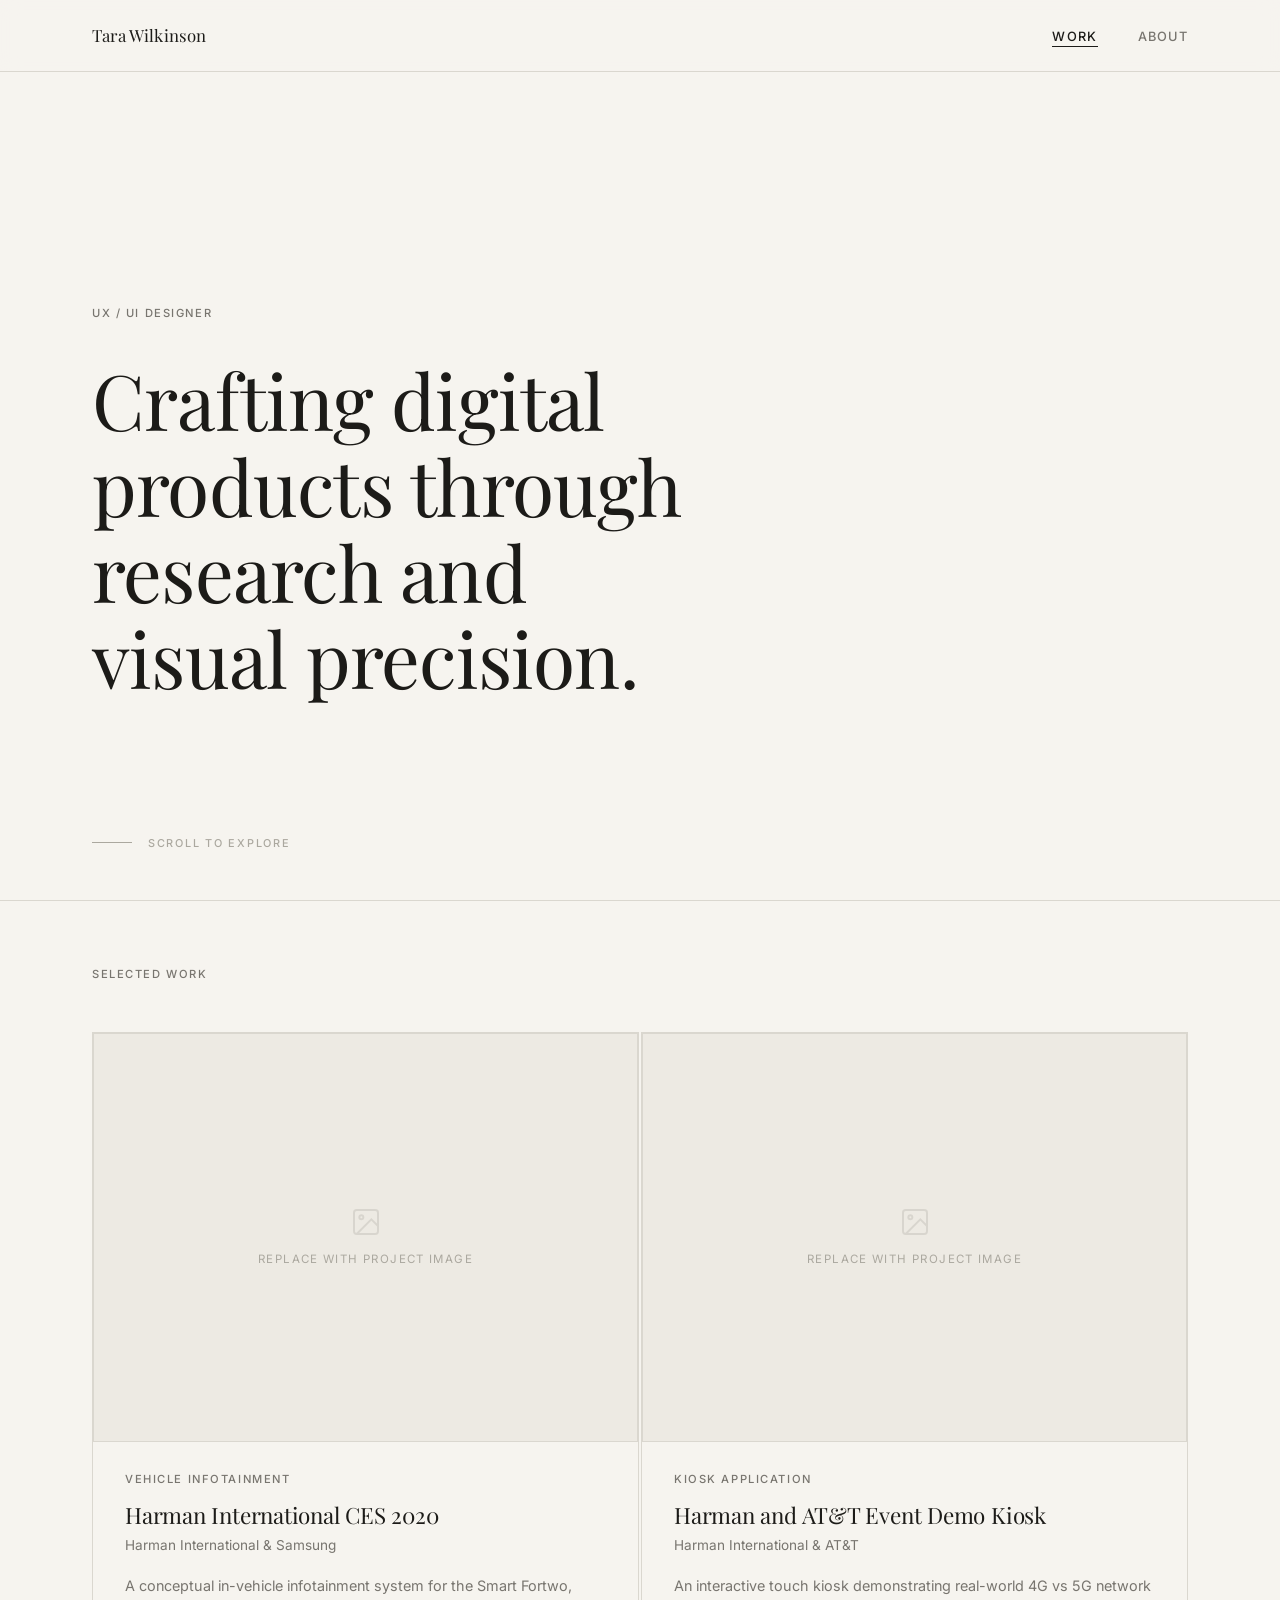
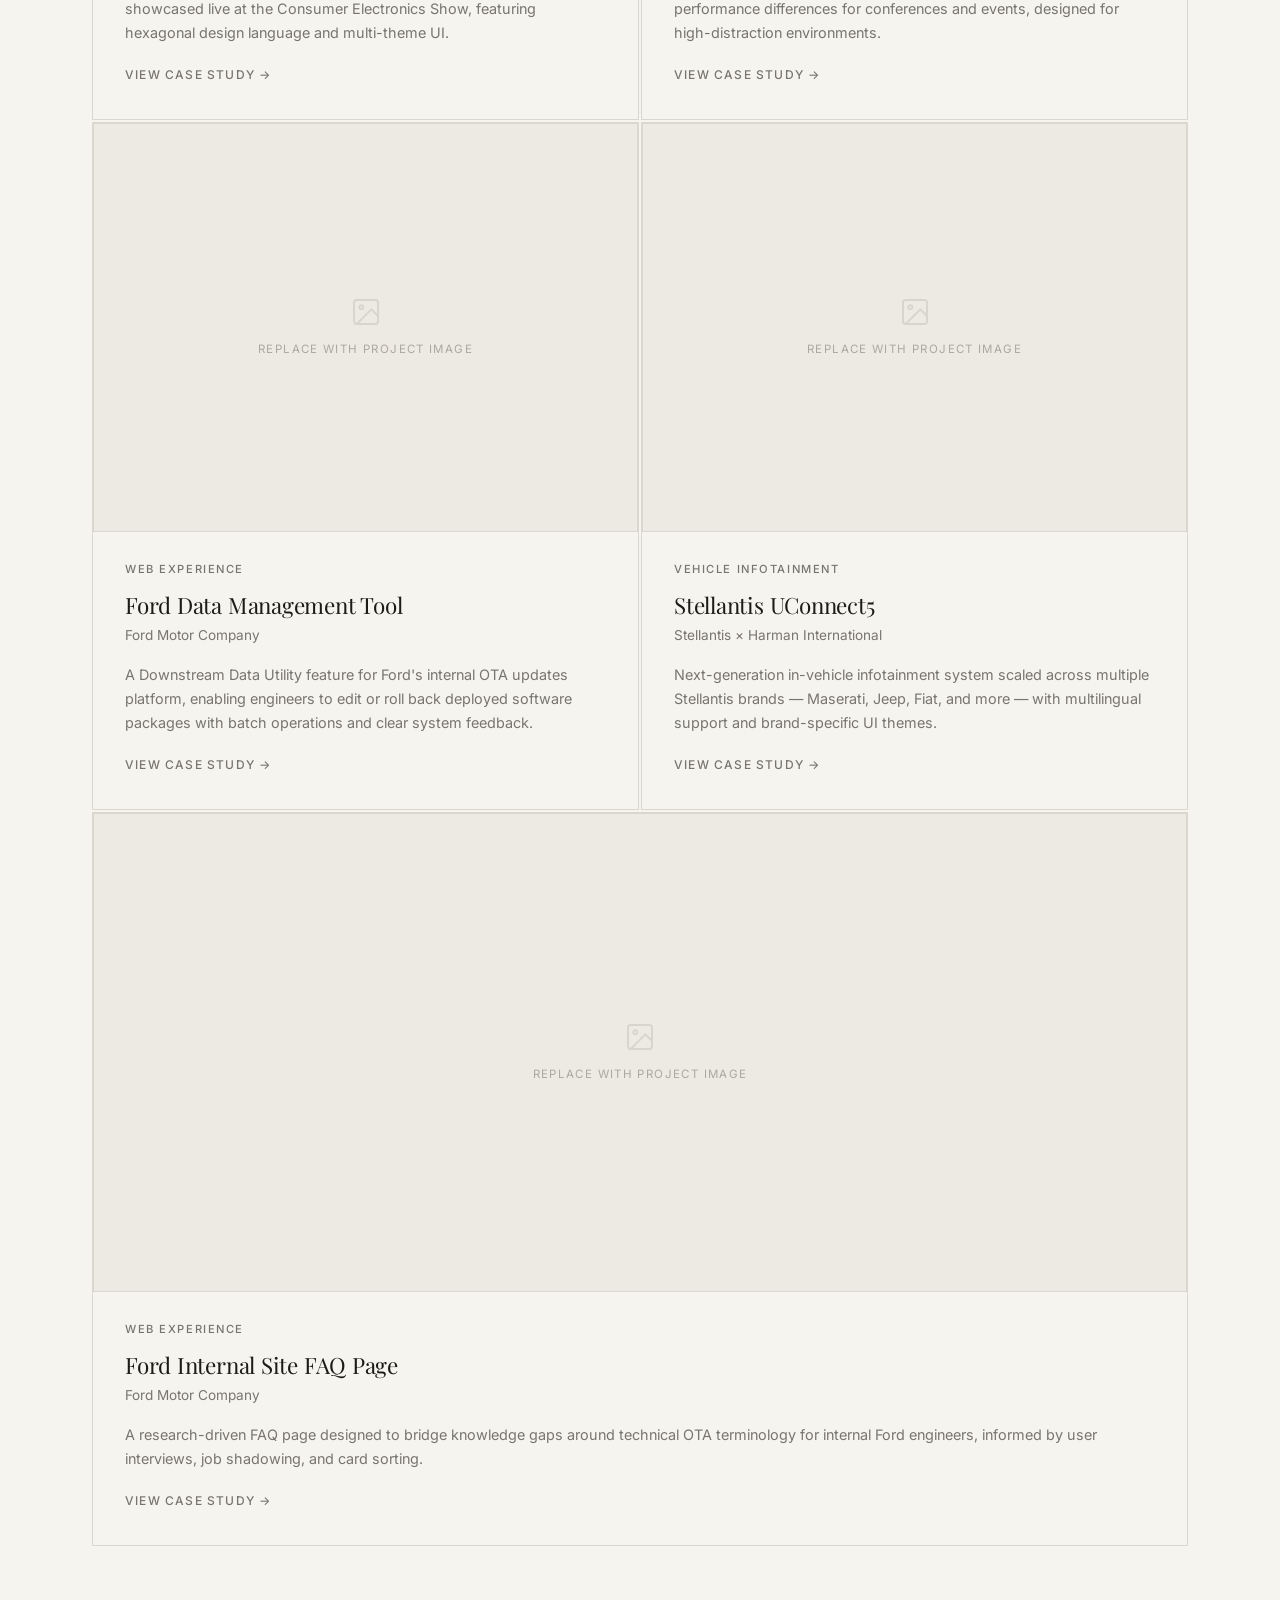
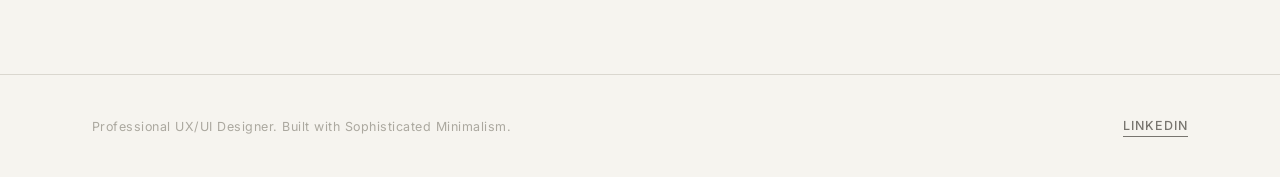
==== index.html @ fb92b143 "initial commit" ====
<!DOCTYPE html>
<html lang="en">
<head>
  <meta charset="UTF-8" />
  <meta name="viewport" content="width=device-width, initial-scale=1.0" />
  <title>Tara Wilkinson — Portfolio</title>
  <link rel="stylesheet" href="styles.css" />
  <link rel="preconnect" href="https://fonts.googleapis.com" />
  <link rel="preconnect" href="https://fonts.gstatic.com" crossorigin />
  <link href="https://fonts.googleapis.com/css2?family=Playfair+Display:ital,wght@0,400;0,600;1,400&family=Inter:wght@300;400;500;600&display=swap" rel="stylesheet" />
</head>
<body>

  <!-- ===== NAVIGATION ===== -->
  <nav class="nav">
    <div class="nav__inner">
      <a href="index.html" class="nav__logo">Tara Wilkinson</a>
      <ul class="nav__links">
        <li><a href="index.html" class="nav__link active">Work</a></li>
        <li><a href="about.html" class="nav__link">About</a></li>
      </ul>
    </div>
  </nav>

  <!-- ===== PAGE WRAPPER ===== -->
  <div class="page-wrapper">

    <!-- ===== HERO ===== -->
    <section class="hero">
      <p class="label hero__eyebrow">UX / UI Designer</p>
      <h1 class="hero__headline">
        Crafting digital products through research and visual precision.
      </h1>
      <div class="hero__scroll">
        <span class="hero__scroll-line"></span>
        Scroll to explore
      </div>
    </section>

    <!-- ===== PROJECTS ===== -->
    <section class="projects-section" id="work">
      <div class="projects-section__header">
        <p class="label">Selected Work</p>
      </div>

      <div class="projects-grid">

        <!-- Card 1: CES 2020 -->
        <a href="ces-2020.html" class="project-card">
          <div class="project-card__img-wrap">
            <div class="img-placeholder">
              <svg width="32" height="32" viewBox="0 0 24 24" fill="none" stroke="currentColor" stroke-width="1.5"><rect x="3" y="3" width="18" height="18" rx="2"/><circle cx="8.5" cy="8.5" r="1.5"/><polyline points="21 15 16 10 5 21"/></svg>
              Replace with project image
            </div>
          </div>
          <div class="project-card__body">
            <span class="label project-card__category">Vehicle Infotainment</span>
            <h2 class="project-card__title">Harman International CES 2020</h2>
            <p class="project-card__company">Harman International &amp; Samsung</p>
            <p class="project-card__desc">A conceptual in-vehicle infotainment system for the Smart Fortwo, showcased live at the Consumer Electronics Show, featuring hexagonal design language and multi-theme UI.</p>
            <span class="project-card__arrow">View Case Study →</span>
          </div>
        </a>

        <!-- Card 2: Kiosk -->
        <a href="kiosk.html" class="project-card">
          <div class="project-card__img-wrap">
            <div class="img-placeholder">
              <svg width="32" height="32" viewBox="0 0 24 24" fill="none" stroke="currentColor" stroke-width="1.5"><rect x="3" y="3" width="18" height="18" rx="2"/><circle cx="8.5" cy="8.5" r="1.5"/><polyline points="21 15 16 10 5 21"/></svg>
              Replace with project image
            </div>
          </div>
          <div class="project-card__body">
            <span class="label project-card__category">Kiosk Application</span>
            <h2 class="project-card__title">Harman and AT&amp;T Event Demo Kiosk</h2>
            <p class="project-card__company">Harman International &amp; AT&amp;T</p>
            <p class="project-card__desc">An interactive touch kiosk demonstrating real-world 4G vs 5G network performance differences for conferences and events, designed for high-distraction environments.</p>
            <span class="project-card__arrow">View Case Study →</span>
          </div>
        </a>

        <!-- Card 3: Ford DMT -->
        <a href="ford-dmt.html" class="project-card">
          <div class="project-card__img-wrap">
            <div class="img-placeholder">
              <svg width="32" height="32" viewBox="0 0 24 24" fill="none" stroke="currentColor" stroke-width="1.5"><rect x="3" y="3" width="18" height="18" rx="2"/><circle cx="8.5" cy="8.5" r="1.5"/><polyline points="21 15 16 10 5 21"/></svg>
              Replace with project image
            </div>
          </div>
          <div class="project-card__body">
            <span class="label project-card__category">Web Experience</span>
            <h2 class="project-card__title">Ford Data Management Tool</h2>
            <p class="project-card__company">Ford Motor Company</p>
            <p class="project-card__desc">A Downstream Data Utility feature for Ford's internal OTA updates platform, enabling engineers to edit or roll back deployed software packages with batch operations and clear system feedback.</p>
            <span class="project-card__arrow">View Case Study →</span>
          </div>
        </a>

        <!-- Card 4: UConnect 5 -->
        <a href="uconnect5.html" class="project-card">
          <div class="project-card__img-wrap">
            <div class="img-placeholder">
              <svg width="32" height="32" viewBox="0 0 24 24" fill="none" stroke="currentColor" stroke-width="1.5"><rect x="3" y="3" width="18" height="18" rx="2"/><circle cx="8.5" cy="8.5" r="1.5"/><polyline points="21 15 16 10 5 21"/></svg>
              Replace with project image
            </div>
          </div>
          <div class="project-card__body">
            <span class="label project-card__category">Vehicle Infotainment</span>
            <h2 class="project-card__title">Stellantis UConnect5</h2>
            <p class="project-card__company">Stellantis × Harman International</p>
            <p class="project-card__desc">Next-generation in-vehicle infotainment system scaled across multiple Stellantis brands — Maserati, Jeep, Fiat, and more — with multilingual support and brand-specific UI themes.</p>
            <span class="project-card__arrow">View Case Study →</span>
          </div>
        </a>

        <!-- Card 5: FAQ Page (wide) -->
        <a href="faq-page.html" class="project-card project-card--wide">
          <div class="project-card__img-wrap">
            <div class="img-placeholder">
              <svg width="32" height="32" viewBox="0 0 24 24" fill="none" stroke="currentColor" stroke-width="1.5"><rect x="3" y="3" width="18" height="18" rx="2"/><circle cx="8.5" cy="8.5" r="1.5"/><polyline points="21 15 16 10 5 21"/></svg>
              Replace with project image
            </div>
          </div>
          <div class="project-card__body">
            <span class="label project-card__category">Web Experience</span>
            <h2 class="project-card__title">Ford Internal Site FAQ Page</h2>
            <p class="project-card__company">Ford Motor Company</p>
            <p class="project-card__desc">A research-driven FAQ page designed to bridge knowledge gaps around technical OTA terminology for internal Ford engineers, informed by user interviews, job shadowing, and card sorting.</p>
            <span class="project-card__arrow">View Case Study →</span>
          </div>
        </a>

      </div>
    </section>

    <!-- ===== FOOTER ===== -->
    <footer class="footer">
      <div class="container footer__inner">
        <p class="footer__text">Professional UX/UI Designer. Built with Sophisticated Minimalism.</p>
        <a href="https://www.linkedin.com" target="_blank" rel="noopener noreferrer" class="footer__linkedin">LinkedIn</a>
      </div>
    </footer>

  </div>
</body>
</html>
---- styles.css ----
/* ============================================
   TARA WILKINSON PORTFOLIO — SHARED STYLES
   ============================================ */

/* --- Google Fonts Import --- */
@import url('https://fonts.googleapis.com/css2?family=Playfair+Display:ital,wght@0,400;0,600;1,400&family=Inter:wght@300;400;500;600&display=swap');

/* --- Custom Properties --- */
:root {
  --color-bg:               #F6F4EF;
  --color-surface:          #EDEAE3;
  --color-surface-hover:    #E4E1D9;
  --color-text:             #1C1B18;
  --color-text-secondary:   #78756F;
  --color-text-muted:       #ABA89F;
  --color-border:           #DAD7CF;
  --color-white:            #FDFCF9;

  --font-heading: 'Playfair Display', Georgia, serif;
  --font-body:    'Inter', -apple-system, BlinkMacSystemFont, sans-serif;

  --max-width: 1160px;
  --nav-height: 72px;

  --ease: cubic-bezier(0.4, 0, 0.2, 1);
  --transition: 0.3s var(--ease);
}

/* --- Reset --- */
*, *::before, *::after {
  box-sizing: border-box;
  margin: 0;
  padding: 0;
}

html {
  scroll-behavior: smooth;
  font-size: 16px;
}

body {
  background-color: var(--color-bg);
  color: var(--color-text);
  font-family: var(--font-body);
  font-weight: 400;
  line-height: 1.7;
  -webkit-font-smoothing: antialiased;
}

img {
  display: block;
  max-width: 100%;
  height: auto;
}

a {
  color: inherit;
  text-decoration: none;
}

ul {
  list-style: none;
}

/* ============================================
   TYPOGRAPHY
   ============================================ */

h1, h2, h3, h4 {
  font-family: var(--font-heading);
  font-weight: 400;
  line-height: 1.2;
  letter-spacing: -0.01em;
}

.label {
  font-family: var(--font-body);
  font-size: 0.7rem;
  font-weight: 500;
  letter-spacing: 0.14em;
  text-transform: uppercase;
  color: var(--color-text-secondary);
}

/* ============================================
   LAYOUT UTILITIES
   ============================================ */

.container {
  width: 100%;
  max-width: var(--max-width);
  margin: 0 auto;
  padding: 0 2rem;
}

.divider {
  width: 100%;
  height: 1px;
  background: var(--color-border);
  border: none;
}

/* ============================================
   NAVIGATION
   ============================================ */

.nav {
  position: fixed;
  top: 0;
  left: 0;
  right: 0;
  z-index: 100;
  height: var(--nav-height);
  background: rgba(246, 244, 239, 0.92);
  backdrop-filter: blur(10px);
  -webkit-backdrop-filter: blur(10px);
  border-bottom: 1px solid var(--color-border);
}

.nav__inner {
  display: flex;
  align-items: center;
  justify-content: space-between;
  height: 100%;
  max-width: var(--max-width);
  margin: 0 auto;
  padding: 0 2rem;
}

.nav__logo {
  font-family: var(--font-heading);
  font-size: 1.05rem;
  font-weight: 400;
  color: var(--color-text);
  letter-spacing: 0.01em;
  transition: opacity var(--transition);
}

.nav__logo:hover {
  opacity: 0.6;
}

.nav__links {
  display: flex;
  align-items: center;
  gap: 2.5rem;
}

.nav__link {
  font-size: 0.8rem;
  font-weight: 500;
  letter-spacing: 0.1em;
  text-transform: uppercase;
  color: var(--color-text-secondary);
  transition: color var(--transition);
  position: relative;
}

.nav__link::after {
  content: '';
  position: absolute;
  bottom: -3px;
  left: 0;
  width: 0;
  height: 1px;
  background: var(--color-text);
  transition: width var(--transition);
}

.nav__link:hover {
  color: var(--color-text);
}

.nav__link:hover::after,
.nav__link.active::after {
  width: 100%;
}

.nav__link.active {
  color: var(--color-text);
}

/* ============================================
   PAGE WRAPPER (accounts for fixed nav)
   ============================================ */

.page-wrapper {
  padding-top: var(--nav-height);
  min-height: 100vh;
}

/* ============================================
   IMAGE PLACEHOLDER
   ============================================ */

.img-placeholder {
  width: 100%;
  background: var(--color-surface);
  border: 1px solid var(--color-border);
  display: flex;
  flex-direction: column;
  align-items: center;
  justify-content: center;
  gap: 0.75rem;
  color: var(--color-text-muted);
  font-size: 0.72rem;
  letter-spacing: 0.12em;
  text-transform: uppercase;
  min-height: 360px;
}

.img-placeholder svg {
  opacity: 0.3;
}

.img-placeholder--short {
  min-height: 260px;
}

.img-placeholder--tall {
  min-height: 500px;
}

/* ============================================
   FOOTER
   ============================================ */

.footer {
  padding: 2.5rem 0;
  border-top: 1px solid var(--color-border);
  margin-top: 6rem;
}

.footer__inner {
  display: flex;
  align-items: center;
  justify-content: space-between;
  flex-wrap: wrap;
  gap: 1rem;
}

.footer__text {
  font-size: 0.78rem;
  color: var(--color-text-muted);
  letter-spacing: 0.04em;
}

.footer__linkedin {
  font-size: 0.78rem;
  font-weight: 500;
  letter-spacing: 0.08em;
  text-transform: uppercase;
  color: var(--color-text-secondary);
  border-bottom: 1px solid currentColor;
  transition: color var(--transition);
}

.footer__linkedin:hover {
  color: var(--color-text);
}

/* ============================================
   HOME PAGE — HERO
   ============================================ */

.hero {
  min-height: calc(100vh - var(--nav-height));
  display: flex;
  flex-direction: column;
  justify-content: center;
  padding: 6rem 2rem 4rem;
  max-width: var(--max-width);
  margin: 0 auto;
  position: relative;
}

.hero__eyebrow {
  margin-bottom: 2rem;
}

.hero__headline {
  font-size: clamp(2.6rem, 6vw, 5rem);
  font-weight: 400;
  max-width: 14ch;
  line-height: 1.12;
  color: var(--color-text);
}

.hero__headline em {
  font-style: italic;
  color: var(--color-text-secondary);
}

.hero__scroll {
  position: absolute;
  bottom: 3rem;
  left: 2rem;
  display: flex;
  align-items: center;
  gap: 1rem;
  font-size: 0.68rem;
  font-weight: 500;
  letter-spacing: 0.16em;
  text-transform: uppercase;
  color: var(--color-text-muted);
}

.hero__scroll-line {
  width: 40px;
  height: 1px;
  background: var(--color-text-muted);
}

/* ============================================
   HOME PAGE — PROJECT GRID
   ============================================ */

.projects-section {
  padding: 4rem 0 2rem;
  border-top: 1px solid var(--color-border);
}

.projects-section__header {
  padding: 0 2rem 3rem;
  max-width: var(--max-width);
  margin: 0 auto;
}

.projects-grid {
  max-width: var(--max-width);
  margin: 0 auto;
  padding: 0 2rem;
  display: grid;
  grid-template-columns: repeat(2, 1fr);
  gap: 2px;
}

.project-card {
  display: block;
  background: var(--color-bg);
  border: 1px solid var(--color-border);
  overflow: hidden;
  transition: background var(--transition);
  cursor: pointer;
  text-decoration: none;
  color: inherit;
}

.project-card:hover {
  background: var(--color-surface);
}

.project-card:hover .project-card__img-wrap img,
.project-card:hover .project-card__img-wrap .img-placeholder {
  transform: scale(1.02);
}

.project-card__img-wrap {
  overflow: hidden;
  width: 100%;
  aspect-ratio: 4/3;
}

.project-card__img-wrap img,
.project-card__img-wrap .img-placeholder {
  width: 100%;
  height: 100%;
  object-fit: cover;
  transition: transform 0.5s var(--ease);
  min-height: unset;
}

.project-card__body {
  padding: 1.75rem 2rem 2rem;
}

.project-card__category {
  display: block;
  margin-bottom: 0.75rem;
}

.project-card__title {
  font-size: 1.4rem;
  line-height: 1.25;
  margin-bottom: 0.35rem;
}

.project-card__company {
  font-size: 0.85rem;
  color: var(--color-text-secondary);
  margin-bottom: 1rem;
  font-weight: 400;
}

.project-card__desc {
  font-size: 0.9rem;
  color: var(--color-text-secondary);
  line-height: 1.65;
  display: -webkit-box;
  -webkit-line-clamp: 3;
  -webkit-box-orient: vertical;
  overflow: hidden;
}

.project-card__arrow {
  display: inline-flex;
  align-items: center;
  gap: 0.5rem;
  margin-top: 1.25rem;
  font-size: 0.75rem;
  font-weight: 500;
  letter-spacing: 0.1em;
  text-transform: uppercase;
  color: var(--color-text-secondary);
  transition: color var(--transition), gap var(--transition);
}

.project-card:hover .project-card__arrow {
  color: var(--color-text);
  gap: 0.75rem;
}

/* Wide card (spans full width) */
.project-card--wide {
  grid-column: 1 / -1;
}

.project-card--wide .project-card__img-wrap {
  aspect-ratio: 16/7;
}

/* ============================================
   ABOUT PAGE
   ============================================ */

.about-hero {
  padding: 6rem 2rem 5rem;
  max-width: var(--max-width);
  margin: 0 auto;
  display: grid;
  grid-template-columns: 1fr 1.4fr;
  gap: 6rem;
  align-items: start;
}

.about-hero__label {
  padding-top: 0.25rem;
}

.about-hero__heading {
  font-size: clamp(2.2rem, 4vw, 3.5rem);
  margin-bottom: 2.5rem;
  line-height: 1.15;
}

.about-hero__body {
  display: flex;
  flex-direction: column;
  gap: 1.5rem;
}

.about-hero__body p {
  font-size: 1.05rem;
  line-height: 1.8;
  color: var(--color-text-secondary);
}

.about-photo {
  max-width: var(--max-width);
  margin: 0 auto;
  padding: 0 2rem 5rem;
}

/* ============================================
   PROJECT DETAIL PAGES
   ============================================ */

/* Project Hero */
.project-hero {
  padding: 5rem 2rem 4rem;
  max-width: var(--max-width);
  margin: 0 auto;
  border-bottom: 1px solid var(--color-border);
}

.project-hero__category {
  margin-bottom: 1.5rem;
}

.project-hero__company {
  font-size: 1rem;
  color: var(--color-text-secondary);
  margin-bottom: 0.5rem;
  font-weight: 400;
}

.project-hero__title {
  font-size: clamp(2rem, 4.5vw, 3.8rem);
  max-width: 16ch;
  margin-bottom: 2rem;
}

.project-hero__desc {
  font-size: 1.05rem;
  color: var(--color-text-secondary);
  max-width: 65ch;
  line-height: 1.8;
  margin-bottom: 3rem;
}

/* Project Meta Bar */
.project-meta {
  display: grid;
  grid-template-columns: repeat(3, 1fr);
  gap: 2rem;
  padding: 3rem 0 0;
  border-top: 1px solid var(--color-border);
}

.project-meta__item {}

.project-meta__label {
  display: block;
  margin-bottom: 0.5rem;
}

.project-meta__value {
  font-size: 0.95rem;
  color: var(--color-text);
  line-height: 1.5;
}

/* Project Body Content */
.project-body {
  max-width: var(--max-width);
  margin: 0 auto;
  padding: 0 2rem;
}

.project-section {
  padding: 5rem 0;
  border-bottom: 1px solid var(--color-border);
}

.project-section:last-of-type {
  border-bottom: none;
}

.project-section__inner {
  display: grid;
  grid-template-columns: 1fr 2fr;
  gap: 5rem;
  align-items: start;
}

.project-section__label-col {}

.project-section__content {}

.project-section__heading {
  font-size: 1.8rem;
  margin-bottom: 1.5rem;
}

.project-section__text {
  font-size: 0.98rem;
  color: var(--color-text-secondary);
  line-height: 1.8;
  margin-bottom: 1.5rem;
}

.project-section__text:last-child {
  margin-bottom: 0;
}

/* Key Points Grid */
.key-points {
  display: grid;
  grid-template-columns: repeat(2, 1fr);
  gap: 1.5rem 2.5rem;
  margin-top: 2rem;
}

.key-point {}

.key-point__heading {
  font-size: 0.8rem;
  font-weight: 600;
  letter-spacing: 0.08em;
  text-transform: uppercase;
  margin-bottom: 0.5rem;
  color: var(--color-text);
}

.key-point__text {
  font-size: 0.9rem;
  color: var(--color-text-secondary);
  line-height: 1.7;
}

/* Image Grid in project pages */
.project-img-grid {
  display: grid;
  gap: 1rem;
  margin-top: 2.5rem;
}

.project-img-grid--2col {
  grid-template-columns: 1fr 1fr;
}

.project-img-grid--caption {
  font-size: 0.78rem;
  color: var(--color-text-muted);
  letter-spacing: 0.04em;
  margin-top: 0.5rem;
}

.project-img-full {
  margin-top: 2.5rem;
}

/* Tools/Info chips */
.chips {
  display: flex;
  flex-wrap: wrap;
  gap: 0.5rem;
  margin-top: 1rem;
}

.chip {
  background: var(--color-surface);
  border: 1px solid var(--color-border);
  padding: 0.35rem 0.85rem;
  font-size: 0.78rem;
  letter-spacing: 0.04em;
  color: var(--color-text-secondary);
  border-radius: 2px;
}

/* Next Project Navigation */
.next-project {
  padding: 5rem 2rem;
  max-width: var(--max-width);
  margin: 0 auto;
  display: flex;
  align-items: center;
  justify-content: space-between;
  border-top: 1px solid var(--color-border);
  text-decoration: none;
  color: inherit;
  transition: background var(--transition);
  border-radius: 2px;
}

.next-project:hover .next-project__arrow {
  transform: translateX(8px);
}

.next-project__label {
  margin-bottom: 0.5rem;
}

.next-project__title {
  font-size: 1.5rem;
}

.next-project__company {
  font-size: 0.9rem;
  color: var(--color-text-secondary);
  margin-top: 0.25rem;
}

.next-project__arrow {
  font-size: 2rem;
  color: var(--color-text-secondary);
  transition: transform 0.3s var(--ease), color var(--transition);
  line-height: 1;
}

.next-project:hover .next-project__arrow {
  color: var(--color-text);
}

/* ============================================
   RESPONSIVE
   ============================================ */

@media (max-width: 900px) {
  .projects-grid {
    grid-template-columns: 1fr;
  }

  .project-card--wide {
    grid-column: auto;
  }

  .about-hero {
    grid-template-columns: 1fr;
    gap: 2rem;
    padding: 4rem 1.5rem 3rem;
  }

  .project-hero {
    padding: 3rem 1.5rem 3rem;
  }

  .project-meta {
    grid-template-columns: 1fr 1fr;
  }

  .project-section__inner {
    grid-template-columns: 1fr;
    gap: 1.5rem;
  }

  .key-points {
    grid-template-columns: 1fr;
  }

  .project-img-grid--2col {
    grid-template-columns: 1fr;
  }

  .next-project {
    padding: 3rem 1.5rem;
  }
}

@media (max-width: 600px) {
  .container,
  .hero,
  .projects-section__header,
  .projects-grid,
  .project-body,
  .about-hero,
  .about-photo {
    padding-left: 1.25rem;
    padding-right: 1.25rem;
  }

  .hero__headline {
    font-size: 2.2rem;
  }

  .project-meta {
    grid-template-columns: 1fr;
    gap: 1.5rem;
  }

  .nav__links {
    gap: 1.5rem;
  }

  .footer__inner {
    flex-direction: column;
    align-items: flex-start;
  }
}
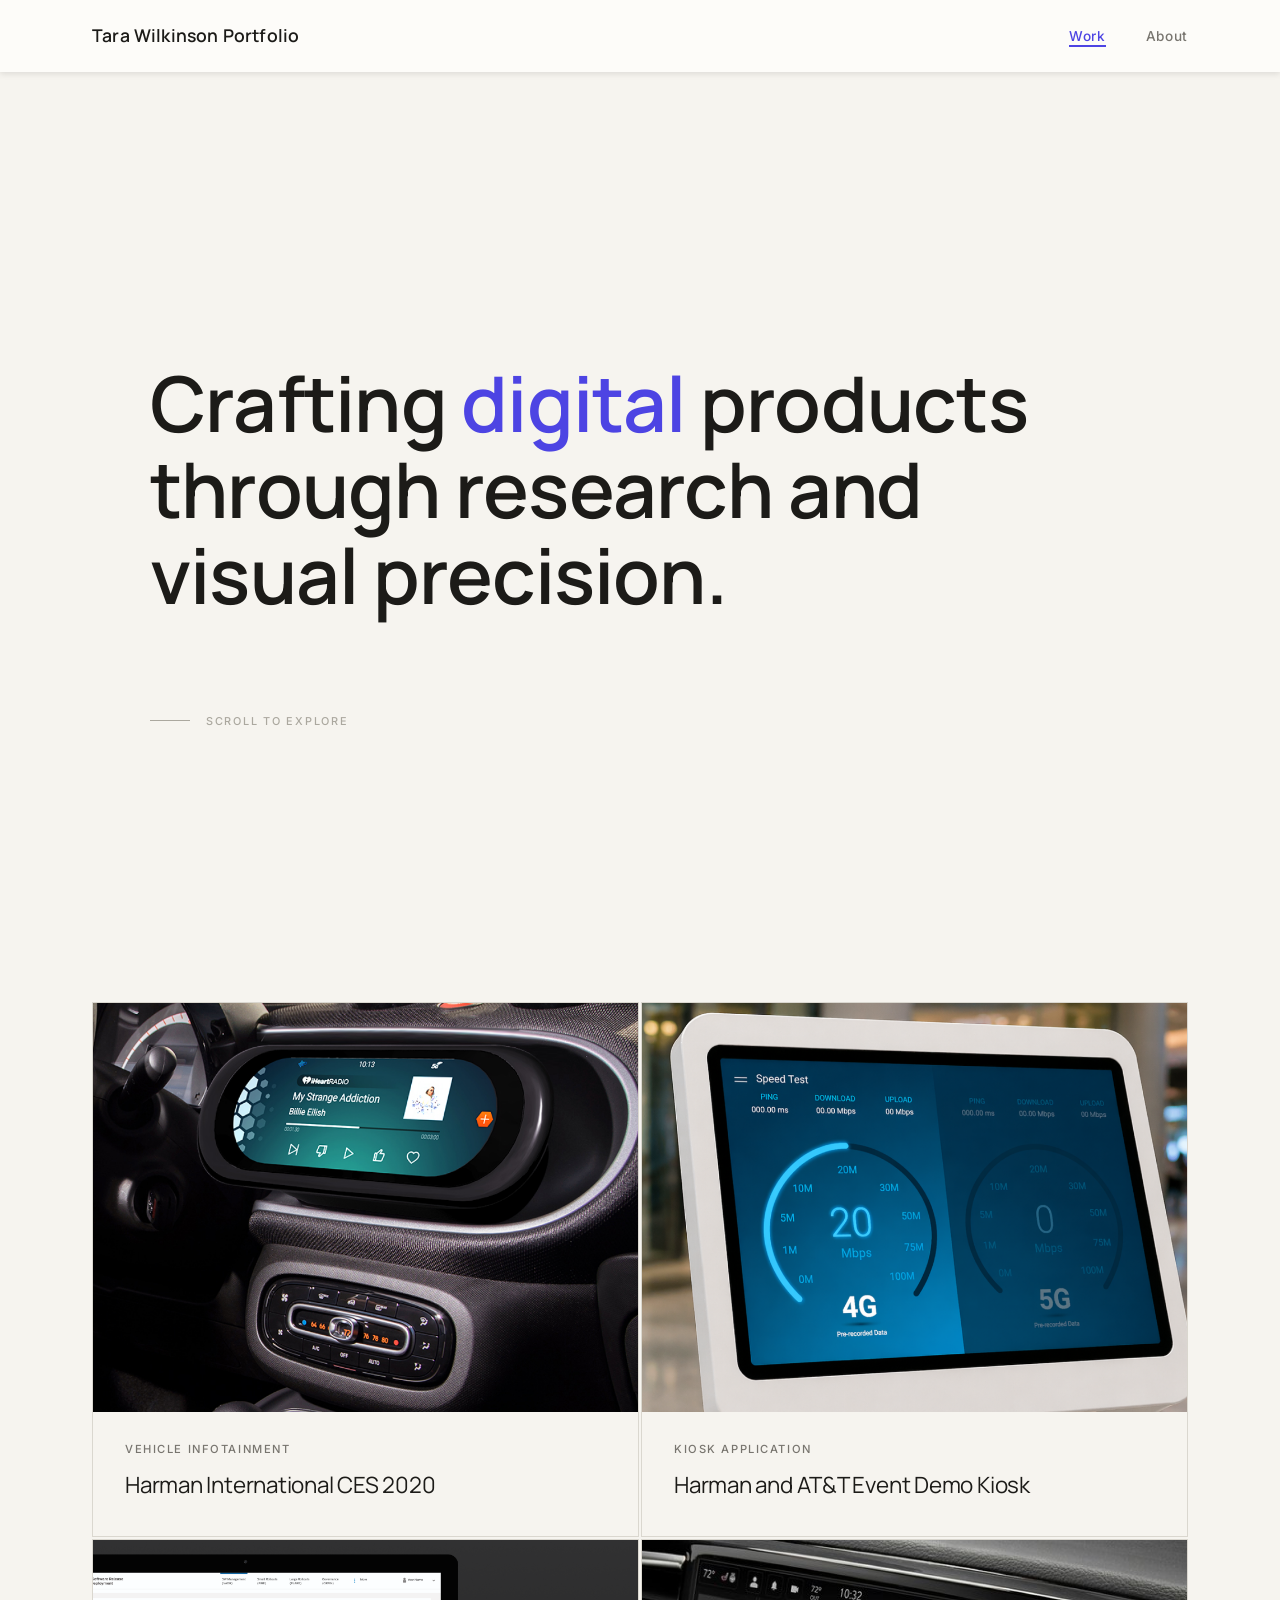
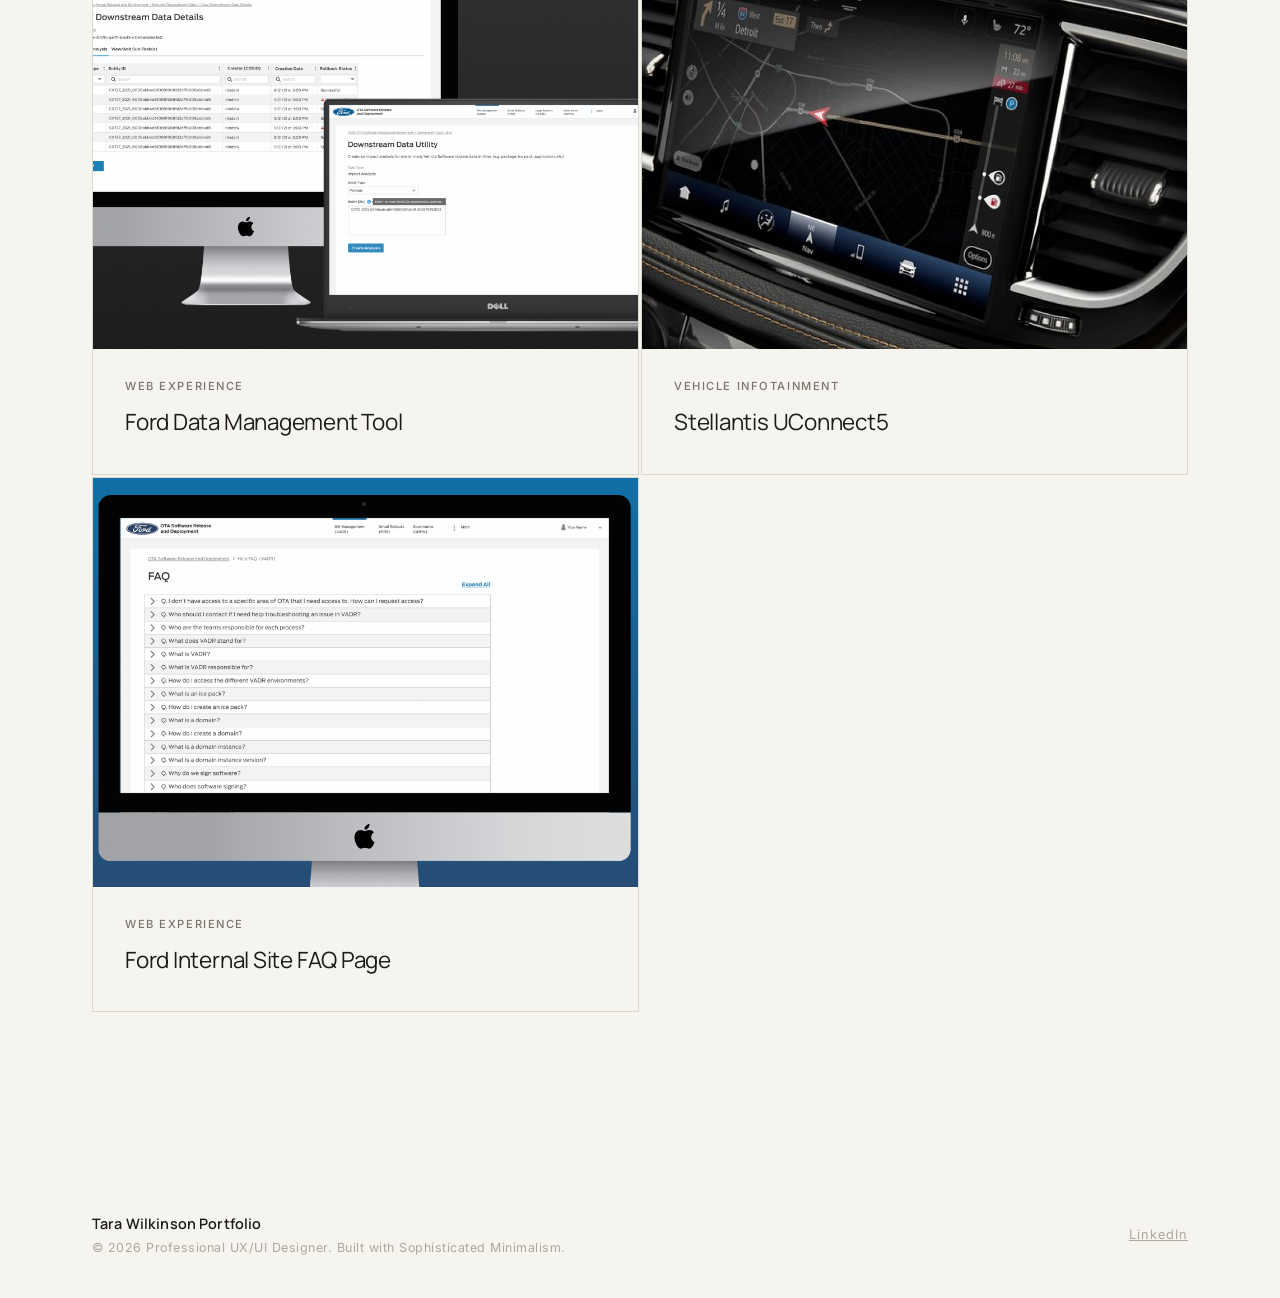
==== commit 25667150: "updated styles, copy, and added images" ====
--- a/index.html
+++ b/index.html
@@ -3,7 +3,7 @@
 <head>
   <meta charset="UTF-8" />
   <meta name="viewport" content="width=device-width, initial-scale=1.0" />
-  <title>Tara Wilkinson — Portfolio</title>
+  <title>Tara Wilkinson Portfolio</title>
   <link rel="stylesheet" href="styles.css" />
   <link rel="preconnect" href="https://fonts.googleapis.com" />
   <link rel="preconnect" href="https://fonts.gstatic.com" crossorigin />
@@ -14,7 +14,7 @@
   <!-- ===== NAVIGATION ===== -->
   <nav class="nav">
     <div class="nav__inner">
-      <a href="index.html" class="nav__logo">Tara Wilkinson</a>
+      <a href="index.html" class="nav__logo">Tara Wilkinson Portfolio</a>
       <ul class="nav__links">
         <li><a href="index.html" class="nav__link active">Work</a></li>
         <li><a href="about.html" class="nav__link">About</a></li>
@@ -27,9 +27,8 @@
 
     <!-- ===== HERO ===== -->
     <section class="hero">
-      <p class="label hero__eyebrow">UX / UI Designer</p>
       <h1 class="hero__headline">
-        Crafting digital products through research and visual precision.
+        Crafting <span class="highlight-text">digital</span> products through research and visual precision.
       </h1>
       <div class="hero__scroll">
         <span class="hero__scroll-line"></span>
@@ -39,94 +38,60 @@
 
     <!-- ===== PROJECTS ===== -->
     <section class="projects-section" id="work">
-      <div class="projects-section__header">
-        <p class="label">Selected Work</p>
-      </div>
-
       <div class="projects-grid">
 
         <!-- Card 1: CES 2020 -->
         <a href="ces-2020.html" class="project-card">
           <div class="project-card__img-wrap">
-            <div class="img-placeholder">
-              <svg width="32" height="32" viewBox="0 0 24 24" fill="none" stroke="currentColor" stroke-width="1.5"><rect x="3" y="3" width="18" height="18" rx="2"/><circle cx="8.5" cy="8.5" r="1.5"/><polyline points="21 15 16 10 5 21"/></svg>
-              Replace with project image
-            </div>
+            <img src="images/index/index-1.png" alt="Harman International CES 2020" />
           </div>
           <div class="project-card__body">
-            <span class="label project-card__category">Vehicle Infotainment</span>
+            <span class="label project-card__category">vehicle infotainment</span>
             <h2 class="project-card__title">Harman International CES 2020</h2>
-            <p class="project-card__company">Harman International &amp; Samsung</p>
-            <p class="project-card__desc">A conceptual in-vehicle infotainment system for the Smart Fortwo, showcased live at the Consumer Electronics Show, featuring hexagonal design language and multi-theme UI.</p>
-            <span class="project-card__arrow">View Case Study →</span>
           </div>
         </a>
 
         <!-- Card 2: Kiosk -->
         <a href="kiosk.html" class="project-card">
           <div class="project-card__img-wrap">
-            <div class="img-placeholder">
-              <svg width="32" height="32" viewBox="0 0 24 24" fill="none" stroke="currentColor" stroke-width="1.5"><rect x="3" y="3" width="18" height="18" rx="2"/><circle cx="8.5" cy="8.5" r="1.5"/><polyline points="21 15 16 10 5 21"/></svg>
-              Replace with project image
-            </div>
+            <img src="images/index/index-2.png" alt="Harman and AT&amp;T Event Demo Kiosk" />
           </div>
           <div class="project-card__body">
-            <span class="label project-card__category">Kiosk Application</span>
+            <span class="label project-card__category">kiosk application</span>
             <h2 class="project-card__title">Harman and AT&amp;T Event Demo Kiosk</h2>
-            <p class="project-card__company">Harman International &amp; AT&amp;T</p>
-            <p class="project-card__desc">An interactive touch kiosk demonstrating real-world 4G vs 5G network performance differences for conferences and events, designed for high-distraction environments.</p>
-            <span class="project-card__arrow">View Case Study →</span>
           </div>
         </a>
 
         <!-- Card 3: Ford DMT -->
         <a href="ford-dmt.html" class="project-card">
           <div class="project-card__img-wrap">
-            <div class="img-placeholder">
-              <svg width="32" height="32" viewBox="0 0 24 24" fill="none" stroke="currentColor" stroke-width="1.5"><rect x="3" y="3" width="18" height="18" rx="2"/><circle cx="8.5" cy="8.5" r="1.5"/><polyline points="21 15 16 10 5 21"/></svg>
-              Replace with project image
-            </div>
+            <img src="images/index/index-3.png" alt="Ford Data Management Tool" />
           </div>
           <div class="project-card__body">
-            <span class="label project-card__category">Web Experience</span>
+            <span class="label project-card__category">web experience</span>
             <h2 class="project-card__title">Ford Data Management Tool</h2>
-            <p class="project-card__company">Ford Motor Company</p>
-            <p class="project-card__desc">A Downstream Data Utility feature for Ford's internal OTA updates platform, enabling engineers to edit or roll back deployed software packages with batch operations and clear system feedback.</p>
-            <span class="project-card__arrow">View Case Study →</span>
           </div>
         </a>
 
         <!-- Card 4: UConnect 5 -->
         <a href="uconnect5.html" class="project-card">
           <div class="project-card__img-wrap">
-            <div class="img-placeholder">
-              <svg width="32" height="32" viewBox="0 0 24 24" fill="none" stroke="currentColor" stroke-width="1.5"><rect x="3" y="3" width="18" height="18" rx="2"/><circle cx="8.5" cy="8.5" r="1.5"/><polyline points="21 15 16 10 5 21"/></svg>
-              Replace with project image
-            </div>
+            <img src="images/index/index-4.png" alt="Stellantis UConnect5" />
           </div>
           <div class="project-card__body">
-            <span class="label project-card__category">Vehicle Infotainment</span>
+            <span class="label project-card__category">vehicle infotainment</span>
             <h2 class="project-card__title">Stellantis UConnect5</h2>
-            <p class="project-card__company">Stellantis × Harman International</p>
-            <p class="project-card__desc">Next-generation in-vehicle infotainment system scaled across multiple Stellantis brands — Maserati, Jeep, Fiat, and more — with multilingual support and brand-specific UI themes.</p>
-            <span class="project-card__arrow">View Case Study →</span>
           </div>
         </a>
 
         <!-- Card 5: FAQ Page (wide) -->
-        <a href="faq-page.html" class="project-card project-card--wide">
+        <a href="faq-page.html" class="project-card project-card">
           <div class="project-card__img-wrap">
-            <div class="img-placeholder">
-              <svg width="32" height="32" viewBox="0 0 24 24" fill="none" stroke="currentColor" stroke-width="1.5"><rect x="3" y="3" width="18" height="18" rx="2"/><circle cx="8.5" cy="8.5" r="1.5"/><polyline points="21 15 16 10 5 21"/></svg>
-              Replace with project image
-            </div>
+            <img src="images/index/index-5.png" alt="Ford Internal Site FAQ Page" />
           </div>
           <div class="project-card__body">
-            <span class="label project-card__category">Web Experience</span>
+            <span class="label project-card__category">web experience</span>
             <h2 class="project-card__title">Ford Internal Site FAQ Page</h2>
-            <p class="project-card__company">Ford Motor Company</p>
-            <p class="project-card__desc">A research-driven FAQ page designed to bridge knowledge gaps around technical OTA terminology for internal Ford engineers, informed by user interviews, job shadowing, and card sorting.</p>
-            <span class="project-card__arrow">View Case Study →</span>
           </div>
         </a>
 
@@ -136,7 +101,10 @@
     <!-- ===== FOOTER ===== -->
     <footer class="footer">
       <div class="container footer__inner">
-        <p class="footer__text">Professional UX/UI Designer. Built with Sophisticated Minimalism.</p>
+        <div>
+            <p class="footer__brand">Tara Wilkinson Portfolio</p>
+            <p class="footer__text">&copy; 2026 Professional UX/UI Designer. Built with Sophisticated Minimalism.</p>
+        </div>
         <a href="https://www.linkedin.com" target="_blank" rel="noopener noreferrer" class="footer__linkedin">LinkedIn</a>
       </div>
     </footer>
--- a/styles.css
+++ b/styles.css
@@ -4,6 +4,7 @@
 
 /* --- Google Fonts Import --- */
 @import url('https://fonts.googleapis.com/css2?family=Playfair+Display:ital,wght@0,400;0,600;1,400&family=Inter:wght@300;400;500;600&display=swap');
+@import url('https://fonts.googleapis.com/css2?family=Manrope:wght@200..800&display=swap');
 
 /* --- Custom Properties --- */
 :root {
@@ -13,10 +14,12 @@
   --color-text:             #1C1B18;
   --color-text-secondary:   #78756F;
   --color-text-muted:       #ABA89F;
+  --color-text-charcoal:    #323233;
   --color-border:           #DAD7CF;
   --color-white:            #FDFCF9;
-
-  --font-heading: 'Playfair Display', Georgia, serif;
+  --color-purple:           #4D44E3;
+
+  --font-heading: 'Manrope', 'Playfair Display', Georgia, serif;
   --font-body:    'Inter', -apple-system, BlinkMacSystemFont, sans-serif;
 
   --max-width: 1160px;
@@ -80,6 +83,17 @@
   letter-spacing: 0.14em;
   text-transform: uppercase;
   color: var(--color-text-secondary);
+}
+
+.heading {
+  font-family: var(--font-body);
+  font-size: 3rem;
+  font-weight: 500;
+  letter-spacing: 0.01em;
+}
+
+.highlight-text {
+    color: var(--color-purple);
 }
 
 /* ============================================
@@ -111,10 +125,12 @@
   right: 0;
   z-index: 100;
   height: var(--nav-height);
-  background: rgba(246, 244, 239, 0.92);
+  /* background: rgba(246, 244, 239, 0.92); */
+  background-color: var(--color-white);
   backdrop-filter: blur(10px);
   -webkit-backdrop-filter: blur(10px);
-  border-bottom: 1px solid var(--color-border);
+  /* border-bottom: 1px solid var(--color-border); */
+  box-shadow: 0 2px 6px 0 rgba(0, 0, 0, 0.1);
 }
 
 .nav__inner {
@@ -129,8 +145,8 @@
 
 .nav__logo {
   font-family: var(--font-heading);
-  font-size: 1.05rem;
-  font-weight: 400;
+  font-size: 1.1rem;
+  font-weight: 600;
   color: var(--color-text);
   letter-spacing: 0.01em;
   transition: opacity var(--transition);
@@ -147,10 +163,9 @@
 }
 
 .nav__link {
-  font-size: 0.8rem;
+  font-size: 0.85rem;
   font-weight: 500;
-  letter-spacing: 0.1em;
-  text-transform: uppercase;
+  letter-spacing: 0.05em;
   color: var(--color-text-secondary);
   transition: color var(--transition);
   position: relative;
@@ -162,8 +177,8 @@
   bottom: -3px;
   left: 0;
   width: 0;
-  height: 1px;
-  background: var(--color-text);
+  height: 2px;
+  background: var(--color-purple);
   transition: width var(--transition);
 }
 
@@ -177,7 +192,7 @@
 }
 
 .nav__link.active {
-  color: var(--color-text);
+  color: var(--color-purple);
 }
 
 /* ============================================
@@ -187,6 +202,8 @@
 .page-wrapper {
   padding-top: var(--nav-height);
   min-height: 100vh;
+  display: grid;
+  grid-template-rows: auto 1fr auto;
 }
 
 /* ============================================
@@ -227,7 +244,7 @@
 
 .footer {
   padding: 2.5rem 0;
-  border-top: 1px solid var(--color-border);
+  /* border-top: 1px solid var(--color-border); */
   margin-top: 6rem;
 }
 
@@ -246,42 +263,44 @@
 }
 
 .footer__linkedin {
-  font-size: 0.78rem;
-  font-weight: 500;
+  font-size: 0.8rem;
   letter-spacing: 0.08em;
-  text-transform: uppercase;
-  color: var(--color-text-secondary);
-  border-bottom: 1px solid currentColor;
+  color: var(--color-text-muted);
   transition: color var(--transition);
+  text-decoration: underline;
 }
 
 .footer__linkedin:hover {
   color: var(--color-text);
 }
 
+.footer__brand {
+  font-family: var(--font-heading);
+  font-size: 0.9rem;
+  font-weight: 600;
+  color: var(--color-text);
+  letter-spacing: 0.01em;
+}
+
 /* ============================================
    HOME PAGE — HERO
    ============================================ */
 
 .hero {
-  min-height: calc(100vh - var(--nav-height));
+  /* min-height: calc(100vh - var(--nav-height)); */
   display: flex;
   flex-direction: column;
   justify-content: center;
-  padding: 6rem 2rem 4rem;
-  max-width: var(--max-width);
-  margin: 0 auto;
+  padding: 18rem 2rem 10rem;
+  max-width: var(--max-width);
+  margin: 0 auto 12rem auto;
   position: relative;
-}
-
-.hero__eyebrow {
-  margin-bottom: 2rem;
 }
 
 .hero__headline {
   font-size: clamp(2.6rem, 6vw, 5rem);
-  font-weight: 400;
-  max-width: 14ch;
+  font-weight: 600;
+  max-width: 20ch;
   line-height: 1.12;
   color: var(--color-text);
 }
@@ -316,14 +335,8 @@
    ============================================ */
 
 .projects-section {
-  padding: 4rem 0 2rem;
-  border-top: 1px solid var(--color-border);
-}
-
-.projects-section__header {
-  padding: 0 2rem 3rem;
-  max-width: var(--max-width);
-  margin: 0 auto;
+  padding: 2rem 0 4rem;
+  /* border-top: 1px solid var(--color-border); */
 }
 
 .projects-grid {
@@ -385,36 +398,6 @@
   margin-bottom: 0.35rem;
 }
 
-.project-card__company {
-  font-size: 0.85rem;
-  color: var(--color-text-secondary);
-  margin-bottom: 1rem;
-  font-weight: 400;
-}
-
-.project-card__desc {
-  font-size: 0.9rem;
-  color: var(--color-text-secondary);
-  line-height: 1.65;
-  display: -webkit-box;
-  -webkit-line-clamp: 3;
-  -webkit-box-orient: vertical;
-  overflow: hidden;
-}
-
-.project-card__arrow {
-  display: inline-flex;
-  align-items: center;
-  gap: 0.5rem;
-  margin-top: 1.25rem;
-  font-size: 0.75rem;
-  font-weight: 500;
-  letter-spacing: 0.1em;
-  text-transform: uppercase;
-  color: var(--color-text-secondary);
-  transition: color var(--transition), gap var(--transition);
-}
-
 .project-card:hover .project-card__arrow {
   color: var(--color-text);
   gap: 0.75rem;
@@ -433,42 +416,40 @@
    ABOUT PAGE
    ============================================ */
 
-.about-hero {
-  padding: 6rem 2rem 5rem;
+.about {
   max-width: var(--max-width);
   margin: 0 auto;
-  display: grid;
-  grid-template-columns: 1fr 1.4fr;
-  gap: 6rem;
-  align-items: start;
-}
-
-.about-hero__label {
-  padding-top: 0.25rem;
-}
-
-.about-hero__heading {
-  font-size: clamp(2.2rem, 4vw, 3.5rem);
-  margin-bottom: 2.5rem;
-  line-height: 1.15;
-}
-
-.about-hero__body {
+  padding: 5rem 2rem 3rem;
+  display: flex;
+  justify-content: center;
+}
+
+.about--continued {
+  padding-top: 0;
+  padding-bottom: 5rem;
+}
+
+.about__eyebrow {
+  margin-bottom: 2rem;
+}
+
+.about__body {
   display: flex;
   flex-direction: column;
   gap: 1.5rem;
-}
-
-.about-hero__body p {
+  max-width: 70ch;
+}
+
+.about__body p {
   font-size: 1.05rem;
   line-height: 1.8;
   color: var(--color-text-secondary);
 }
 
-.about-photo {
+.about__photo {
   max-width: var(--max-width);
   margin: 0 auto;
-  padding: 0 2rem 5rem;
+  padding: 2rem 2rem 3rem;
 }
 
 /* ============================================
@@ -573,6 +554,40 @@
   margin-bottom: 0;
 }
 
+.project-section__list {
+  list-style: disc;
+  padding-left: 1.25rem;
+  margin: 0 0 1.5rem;
+  color: var(--color-text-secondary);
+  font-size: 0.98rem;
+  line-height: 1.8;
+}
+
+.project-section__list li {
+  margin-bottom: 0.4rem;
+}
+
+.project-section__sublabel {
+  margin-top: 0.5rem;
+  color: var(--color-text);
+  font-family: var(--font-heading);
+  font-weight: 400;
+  font-size: 1.1rem;
+  letter-spacing: 0;
+  text-transform: none;
+}
+
+/* 3-column variant of key-points grid */
+.key-points--3col {
+  grid-template-columns: repeat(3, 1fr);
+}
+
+@media (max-width: 900px) {
+  .key-points--3col {
+    grid-template-columns: 1fr;
+  }
+}
+
 /* Key Points Grid */
 .key-points {
   display: grid;
@@ -638,37 +653,43 @@
   border-radius: 2px;
 }
 
-/* Next Project Navigation */
+/* ============================================
+   NEXT PROJECT (updated — arrow inline in title)
+   ============================================ */
+
 .next-project {
   padding: 5rem 2rem;
   max-width: var(--max-width);
   margin: 0 auto;
-  display: flex;
-  align-items: center;
-  justify-content: space-between;
+  display: block;
   border-top: 1px solid var(--color-border);
   text-decoration: none;
   color: inherit;
   transition: background var(--transition);
-  border-radius: 2px;
+}
+
+.next-project__label {
+  margin-bottom: 0.75rem;
+}
+
+.next-project__title {
+  font-size: 1.75rem;
+  display: inline-block;
+  transition: transform 0.3s var(--ease);
+}
+
+.next-project:hover .next-project__title {
+  transform: translateX(8px);
+}
+
+.next-project__company {
+  font-size: 0.9rem;
+  color: var(--color-text-secondary);
+  margin-top: 0.5rem;
 }
 
 .next-project:hover .next-project__arrow {
   transform: translateX(8px);
-}
-
-.next-project__label {
-  margin-bottom: 0.5rem;
-}
-
-.next-project__title {
-  font-size: 1.5rem;
-}
-
-.next-project__company {
-  font-size: 0.9rem;
-  color: var(--color-text-secondary);
-  margin-top: 0.25rem;
 }
 
 .next-project__arrow {
@@ -730,7 +751,6 @@
 @media (max-width: 600px) {
   .container,
   .hero,
-  .projects-section__header,
   .projects-grid,
   .project-body,
   .about-hero,
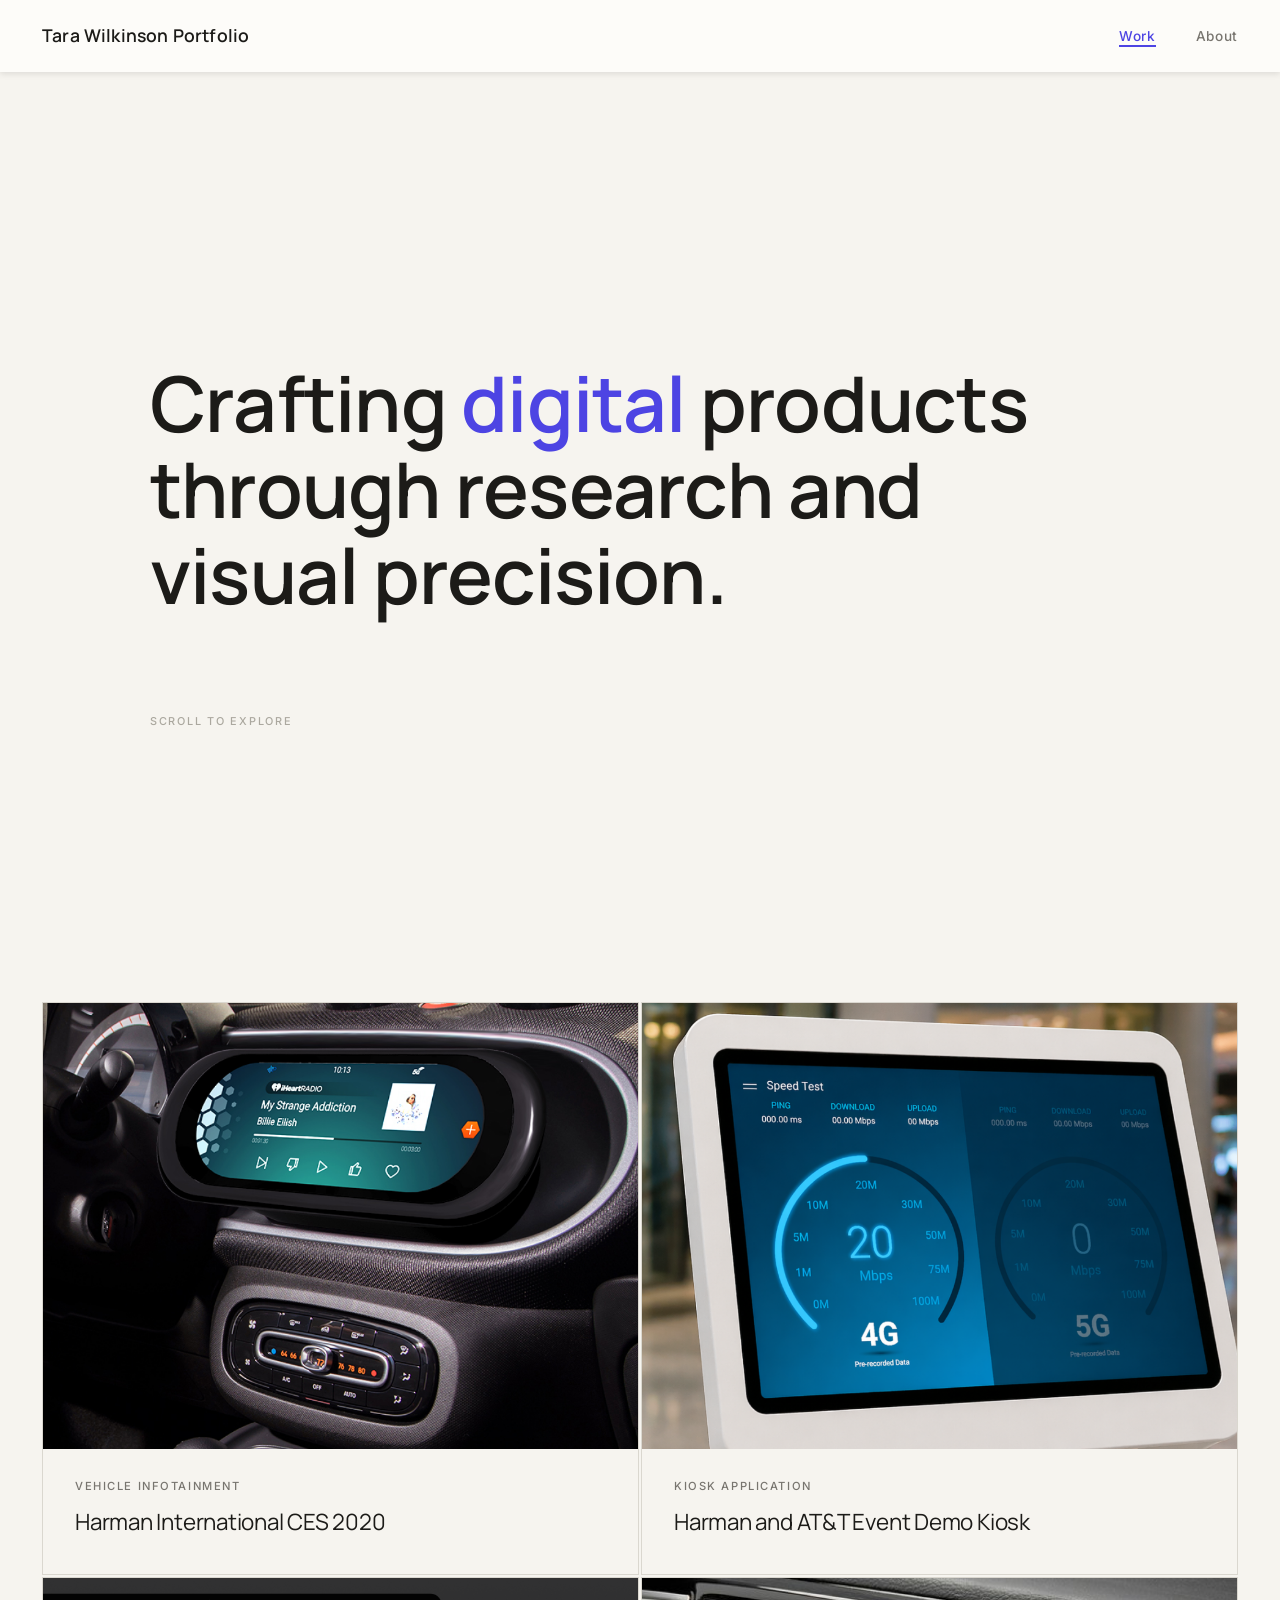
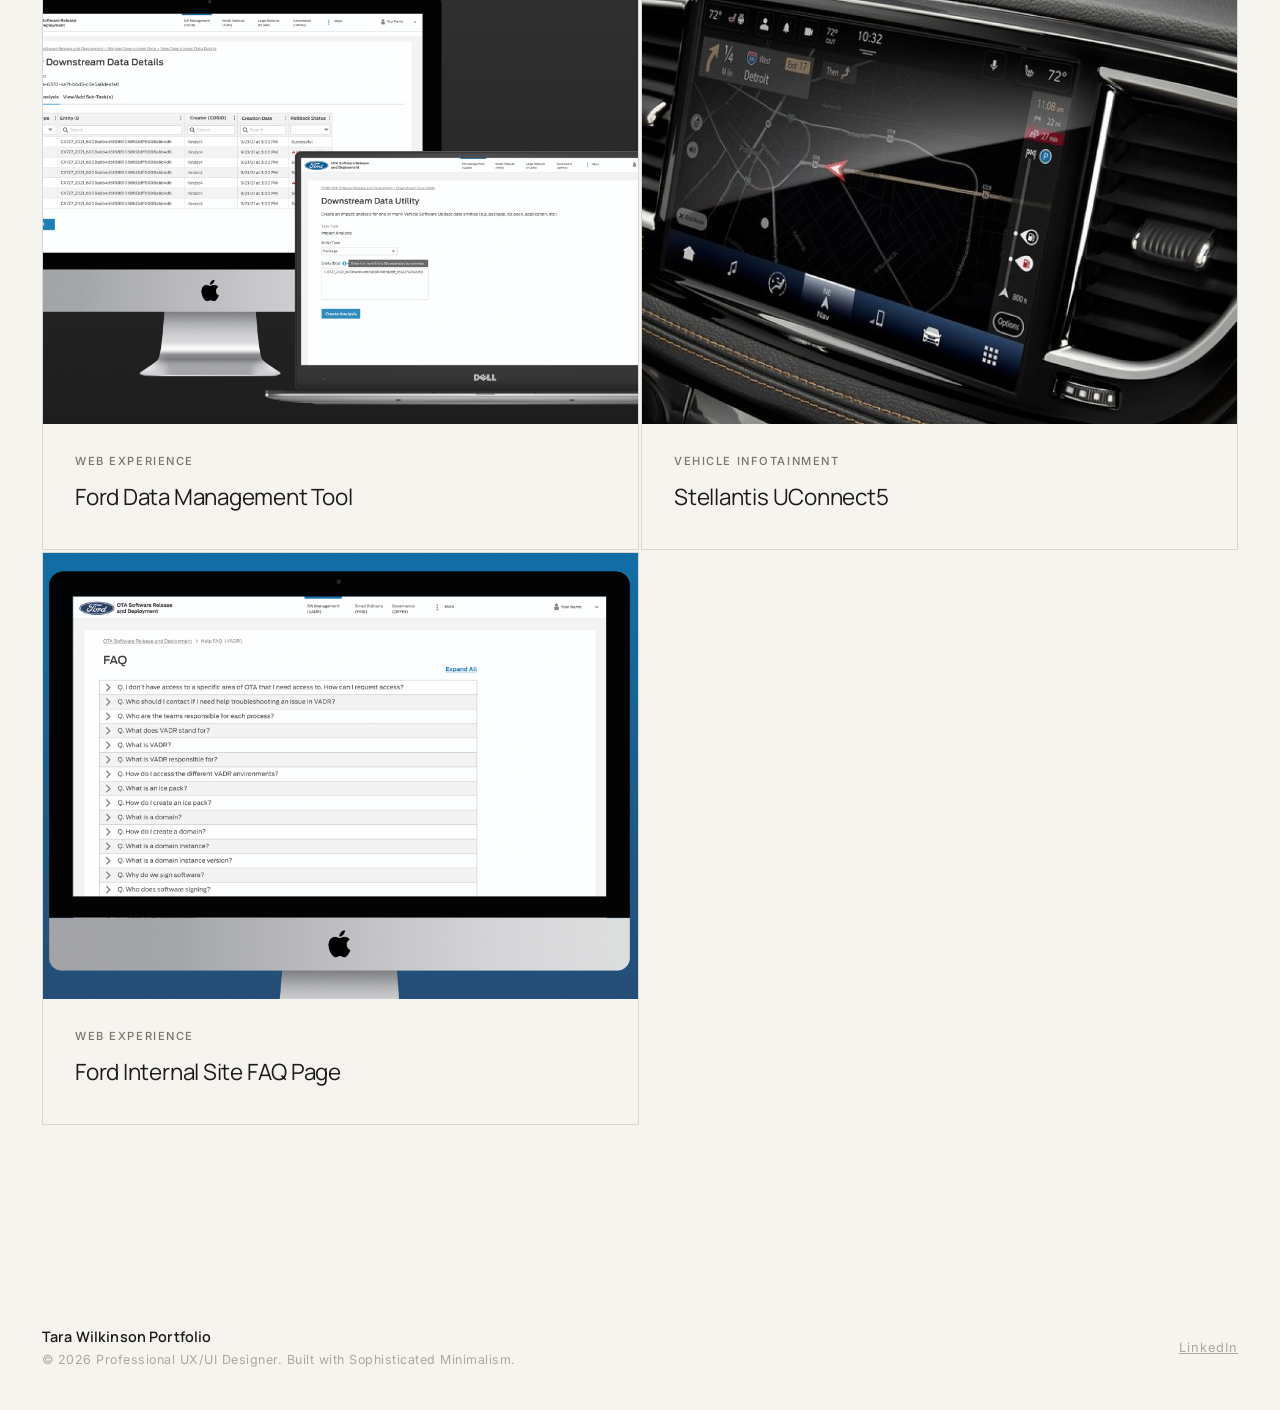
==== commit be3c3084: "added remaining images" ====
--- a/index.html
+++ b/index.html
@@ -31,7 +31,7 @@
         Crafting <span class="highlight-text">digital</span> products through research and visual precision.
       </h1>
       <div class="hero__scroll">
-        <span class="hero__scroll-line"></span>
+        <!-- <span class="hero__scroll-line"></span> -->
         Scroll to explore
       </div>
     </section>
@@ -105,7 +105,7 @@
             <p class="footer__brand">Tara Wilkinson Portfolio</p>
             <p class="footer__text">&copy; 2026 Professional UX/UI Designer. Built with Sophisticated Minimalism.</p>
         </div>
-        <a href="https://www.linkedin.com" target="_blank" rel="noopener noreferrer" class="footer__linkedin">LinkedIn</a>
+        <a href="https://www.linkedin.com/in/tara-wilkinson/" target="_blank" rel="noopener noreferrer" class="footer__linkedin">LinkedIn</a>
       </div>
     </footer>
 
--- a/styles.css
+++ b/styles.css
@@ -14,15 +14,15 @@
   --color-text:             #1C1B18;
   --color-text-secondary:   #78756F;
   --color-text-muted:       #ABA89F;
-  --color-text-charcoal:    #323233;
   --color-border:           #DAD7CF;
   --color-white:            #FDFCF9;
   --color-purple:           #4D44E3;
+  --color-charcoal:    #E4E2E2;
 
   --font-heading: 'Manrope', 'Playfair Display', Georgia, serif;
   --font-body:    'Inter', -apple-system, BlinkMacSystemFont, sans-serif;
 
-  --max-width: 1160px;
+  --max-width: 1260px;
   --nav-height: 72px;
 
   --ease: cubic-bezier(0.4, 0, 0.2, 1);
@@ -462,6 +462,8 @@
   max-width: var(--max-width);
   margin: 0 auto;
   border-bottom: 1px solid var(--color-border);
+  display: flex;
+  column-gap: 5rem;
 }
 
 .project-hero__category {
@@ -469,14 +471,15 @@
 }
 
 .project-hero__company {
-  font-size: 1rem;
-  color: var(--color-text-secondary);
+  font-size: 3.5rem;
   margin-bottom: 0.5rem;
-  font-weight: 400;
+  font-weight: 500;
 }
 
 .project-hero__title {
-  font-size: clamp(2rem, 4.5vw, 3.8rem);
+  font-size: clamp(2rem, 4.5vw, 3rem);
+  color: var(--color-purple);
+  font-weight: 700;
   max-width: 16ch;
   margin-bottom: 2rem;
 }
@@ -492,10 +495,16 @@
 /* Project Meta Bar */
 .project-meta {
   display: grid;
-  grid-template-columns: repeat(3, 1fr);
+  grid-template-columns: repeat(1, 1fr);
+  grid-auto-rows: min-content;
   gap: 2rem;
-  padding: 3rem 0 0;
-  border-top: 1px solid var(--color-border);
+  padding: 2rem 3.5rem 2rem 2.5rem;
+  max-width: fit-content;
+  max-height: fit-content;
+  border-radius: 10px;
+  background-color: var(--color-white);
+  box-shadow: 0 4px 10px rgba(0, 0, 0, 0.1);
+
 }
 
 .project-meta__item {}
@@ -529,7 +538,7 @@
 
 .project-section__inner {
   display: grid;
-  grid-template-columns: 1fr 2fr;
+  grid-template-columns: 1fr 3fr;
   gap: 5rem;
   align-items: start;
 }
@@ -635,6 +644,10 @@
   margin-top: 2.5rem;
 }
 
+.image-aside {
+    max-width: 65%;
+}
+
 /* Tools/Info chips */
 .chips {
   display: flex;
@@ -658,22 +671,27 @@
    ============================================ */
 
 .next-project {
-  padding: 5rem 2rem;
-  max-width: var(--max-width);
+  min-width: 100%;
   margin: 0 auto;
-  display: block;
-  border-top: 1px solid var(--color-border);
+  text-align: center;
+  /* border-top: 1px solid var(--color-border); */
+  background-color: var(--color-charcoal);
   text-decoration: none;
   color: inherit;
   transition: background var(--transition);
 }
 
-.next-project__label {
-  margin-bottom: 0.75rem;
+.next-project div {
+    display: flex;
+    flex-direction: column;
+    justify-content: center;
+    row-gap: 1.5rem;
+    padding: 8rem 8rem;
 }
 
 .next-project__title {
-  font-size: 1.75rem;
+  font-size: 1.95rem;
+  font-weight: 600;
   display: inline-block;
   transition: transform 0.3s var(--ease);
 }
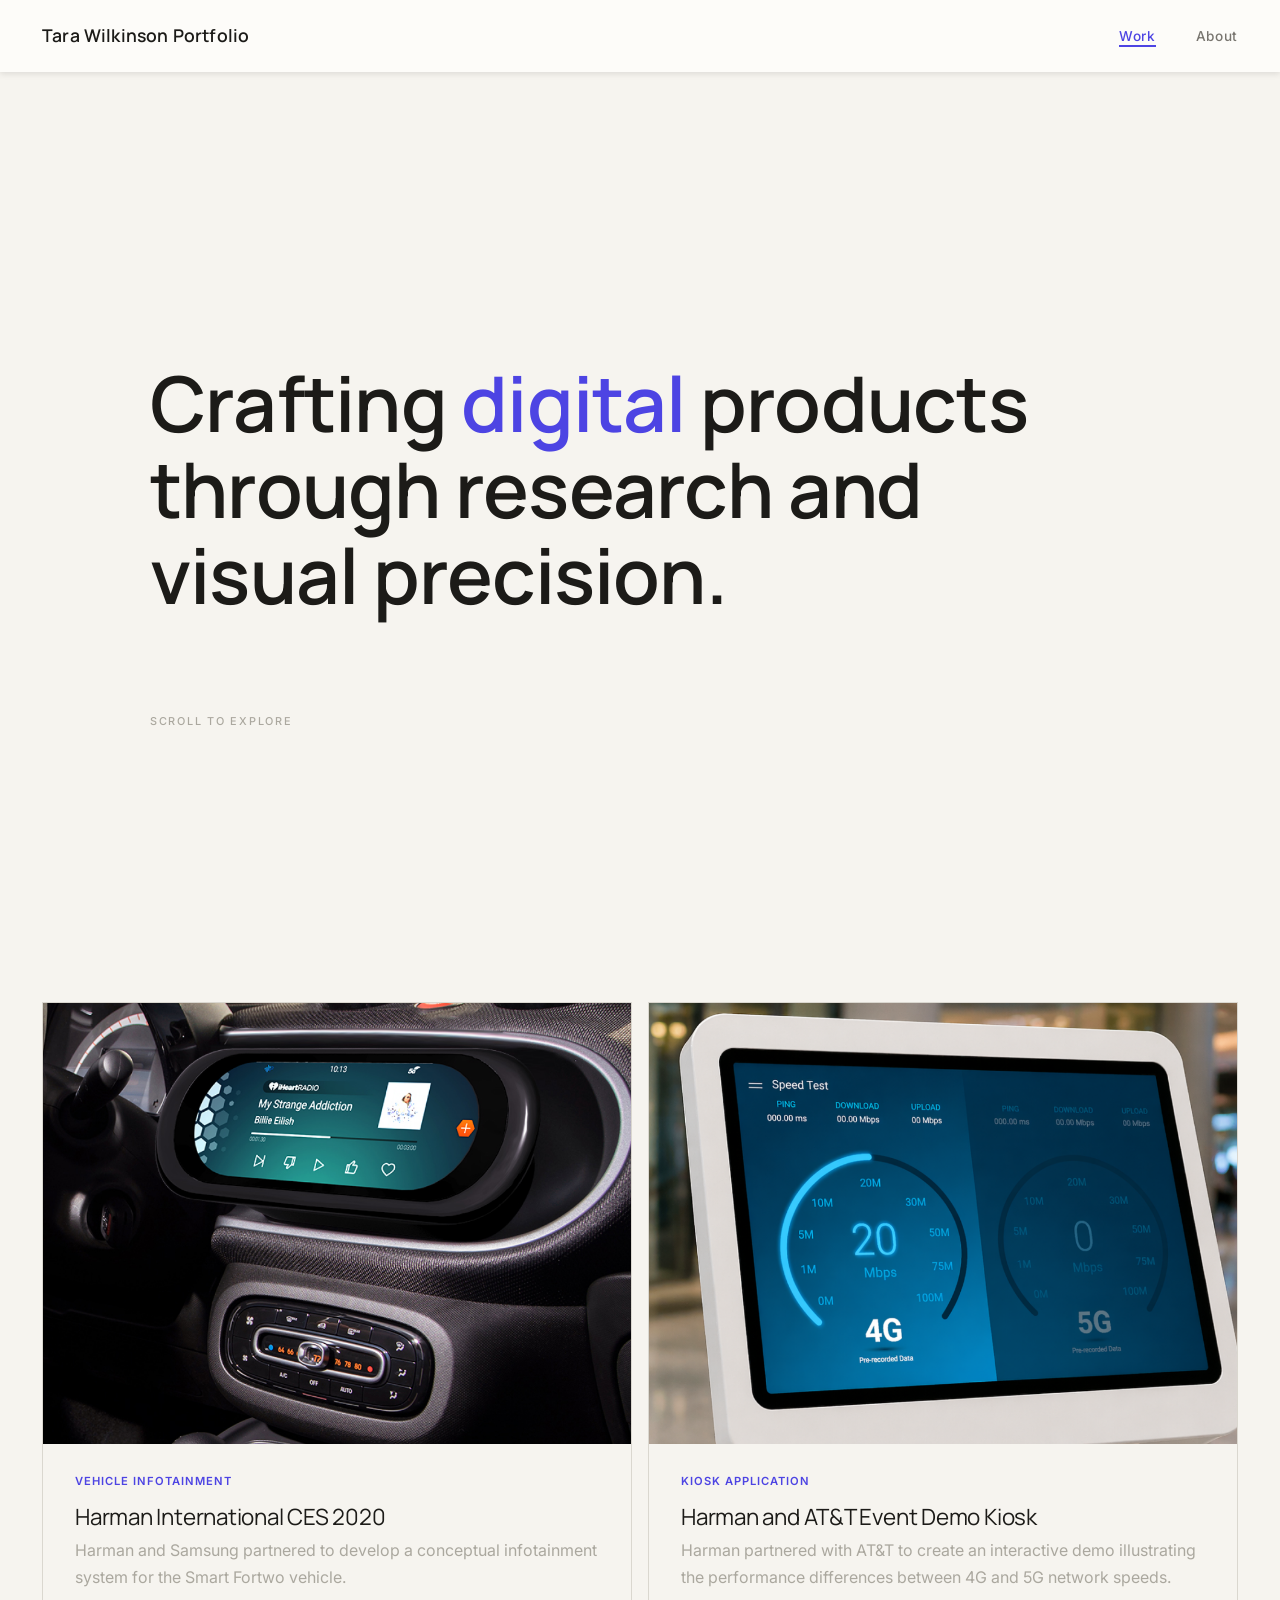
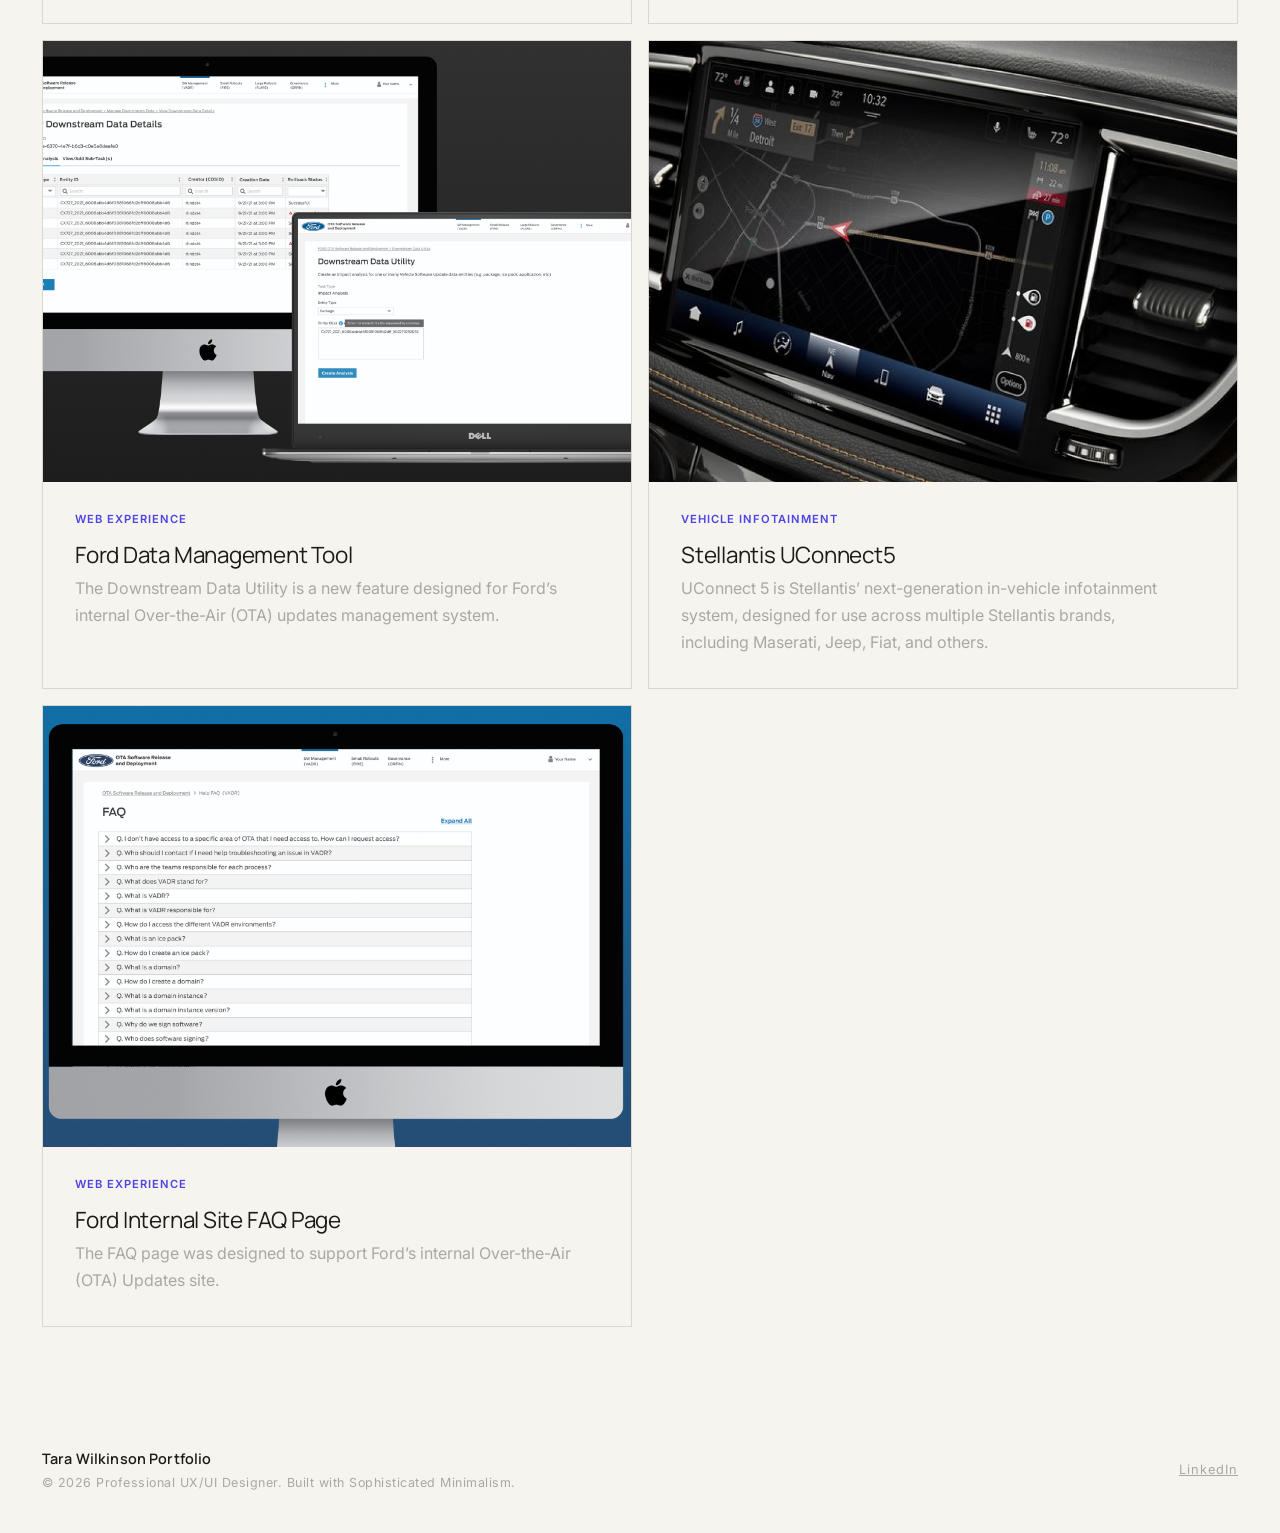
==== commit fb1c0eb1: "added descriptions to project cards" ====
--- a/index.html
+++ b/index.html
@@ -48,6 +48,7 @@
           <div class="project-card__body">
             <span class="label project-card__category">vehicle infotainment</span>
             <h2 class="project-card__title">Harman International CES 2020</h2>
+            <p class="project-card__description">Harman and Samsung partnered to develop a conceptual infotainment system for the Smart Fortwo vehicle.</p>
           </div>
         </a>
 
@@ -59,6 +60,7 @@
           <div class="project-card__body">
             <span class="label project-card__category">kiosk application</span>
             <h2 class="project-card__title">Harman and AT&amp;T Event Demo Kiosk</h2>
+            <p class="project-card__description">Harman partnered with AT&T to create an interactive demo illustrating the performance differences between 4G and 5G network speeds.</p>
           </div>
         </a>
 
@@ -70,6 +72,7 @@
           <div class="project-card__body">
             <span class="label project-card__category">web experience</span>
             <h2 class="project-card__title">Ford Data Management Tool</h2>
+            <p class="project-card__description">The Downstream Data Utility is a new feature designed for Ford’s internal Over-the-Air (OTA) updates management system.</p>
           </div>
         </a>
 
@@ -81,6 +84,7 @@
           <div class="project-card__body">
             <span class="label project-card__category">vehicle infotainment</span>
             <h2 class="project-card__title">Stellantis UConnect5</h2>
+            <p class="project-card__description">UConnect 5 is Stellantis’ next-generation in-vehicle infotainment system, designed for use across multiple Stellantis brands, including Maserati, Jeep, Fiat, and others.</p>
           </div>
         </a>
 
@@ -92,6 +96,7 @@
           <div class="project-card__body">
             <span class="label project-card__category">web experience</span>
             <h2 class="project-card__title">Ford Internal Site FAQ Page</h2>
+            <p class="project-card__description">The FAQ page was designed to support Ford’s internal Over-the-Air (OTA) Updates site. </p>
           </div>
         </a>
 
--- a/styles.css
+++ b/styles.css
@@ -245,7 +245,7 @@
 .footer {
   padding: 2.5rem 0;
   /* border-top: 1px solid var(--color-border); */
-  margin-top: 6rem;
+  margin-top: 1rem;
 }
 
 .footer__inner {
@@ -345,7 +345,7 @@
   padding: 0 2rem;
   display: grid;
   grid-template-columns: repeat(2, 1fr);
-  gap: 2px;
+  gap: 1rem;
 }
 
 .project-card {
@@ -390,12 +390,19 @@
 .project-card__category {
   display: block;
   margin-bottom: 0.75rem;
+  color: var(--color-purple);
+  font-weight: 600;
+  letter-spacing: 1px;
 }
 
 .project-card__title {
   font-size: 1.4rem;
   line-height: 1.25;
   margin-bottom: 0.35rem;
+}
+
+.project-card__description {
+    color: var(--color-text-muted)
 }
 
 .project-card:hover .project-card__arrow {
@@ -595,6 +602,16 @@
   .key-points--3col {
     grid-template-columns: 1fr;
   }
+
+  .project-hero {
+    flex-direction: column;
+    row-gap: 2rem;
+  }
+
+  .next-project div {
+    padding: 4rem 1.5rem;
+  }
+
 }
 
 /* Key Points Grid */
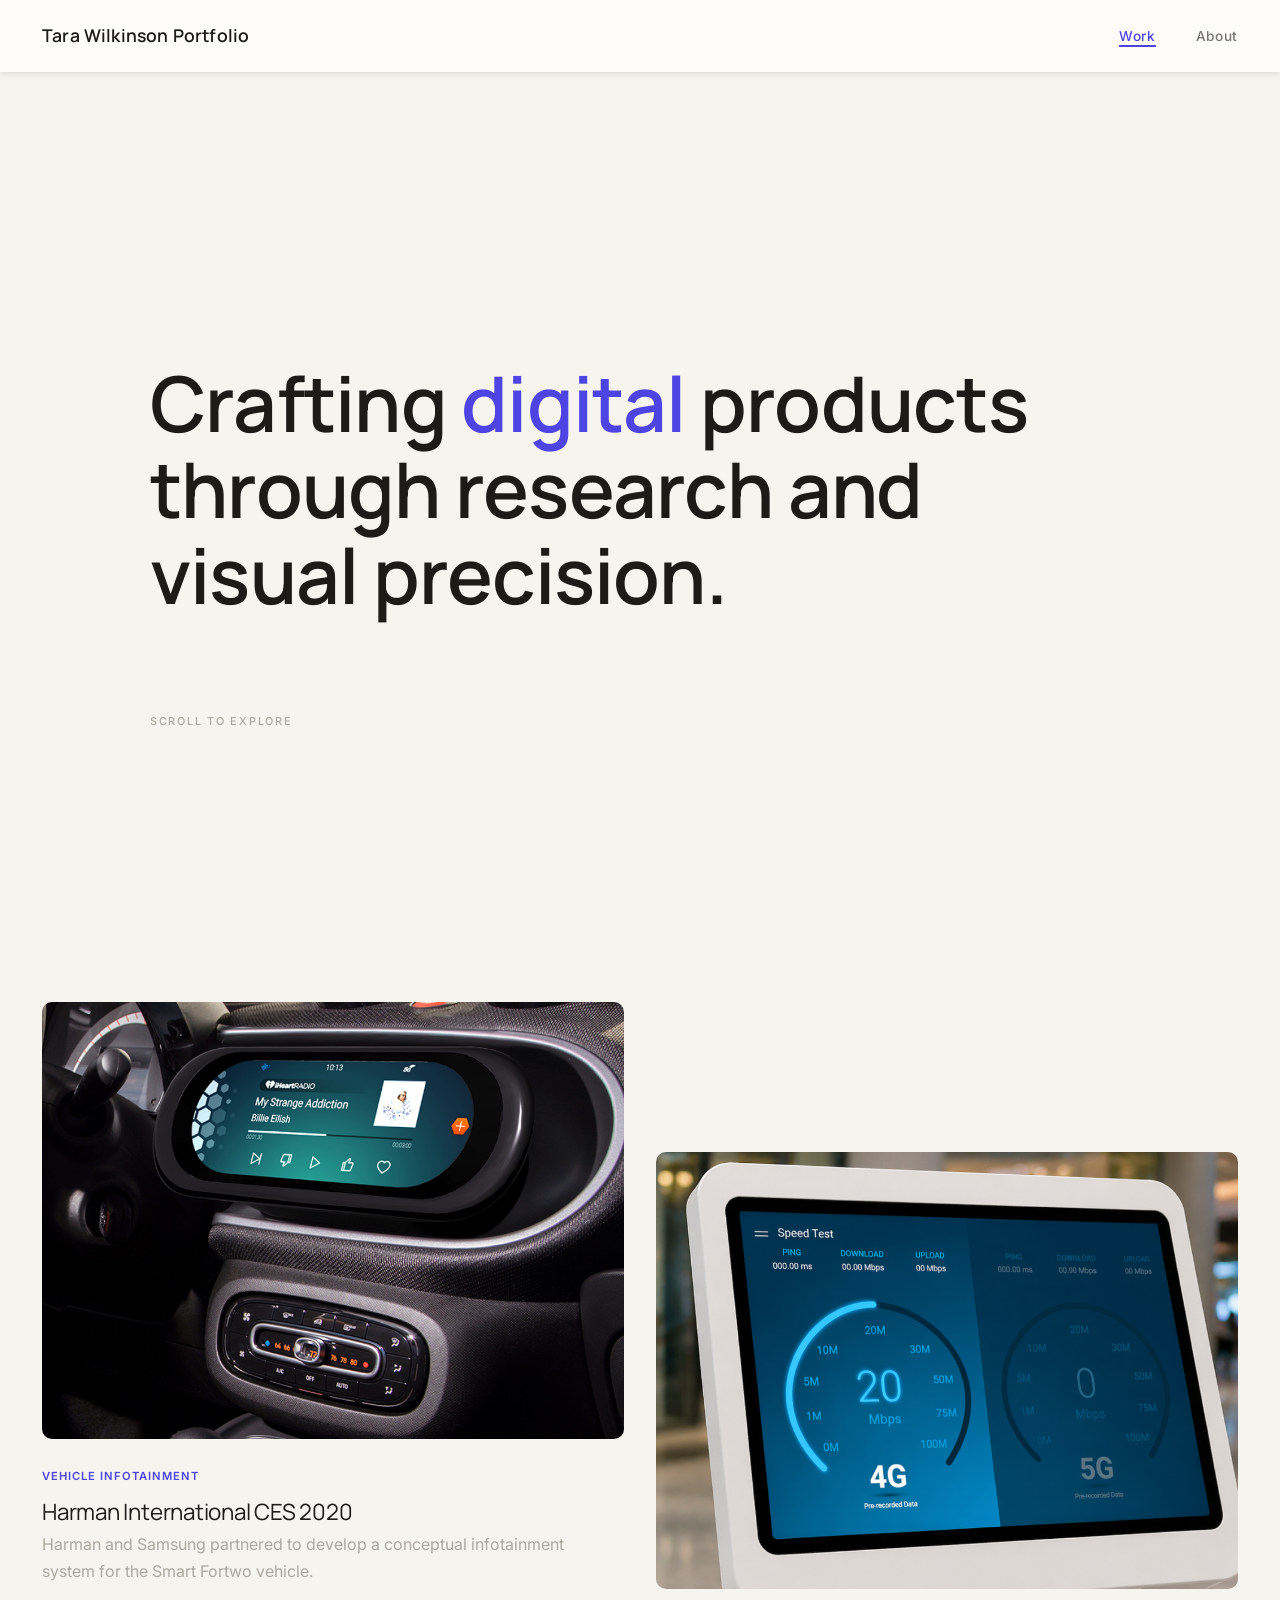
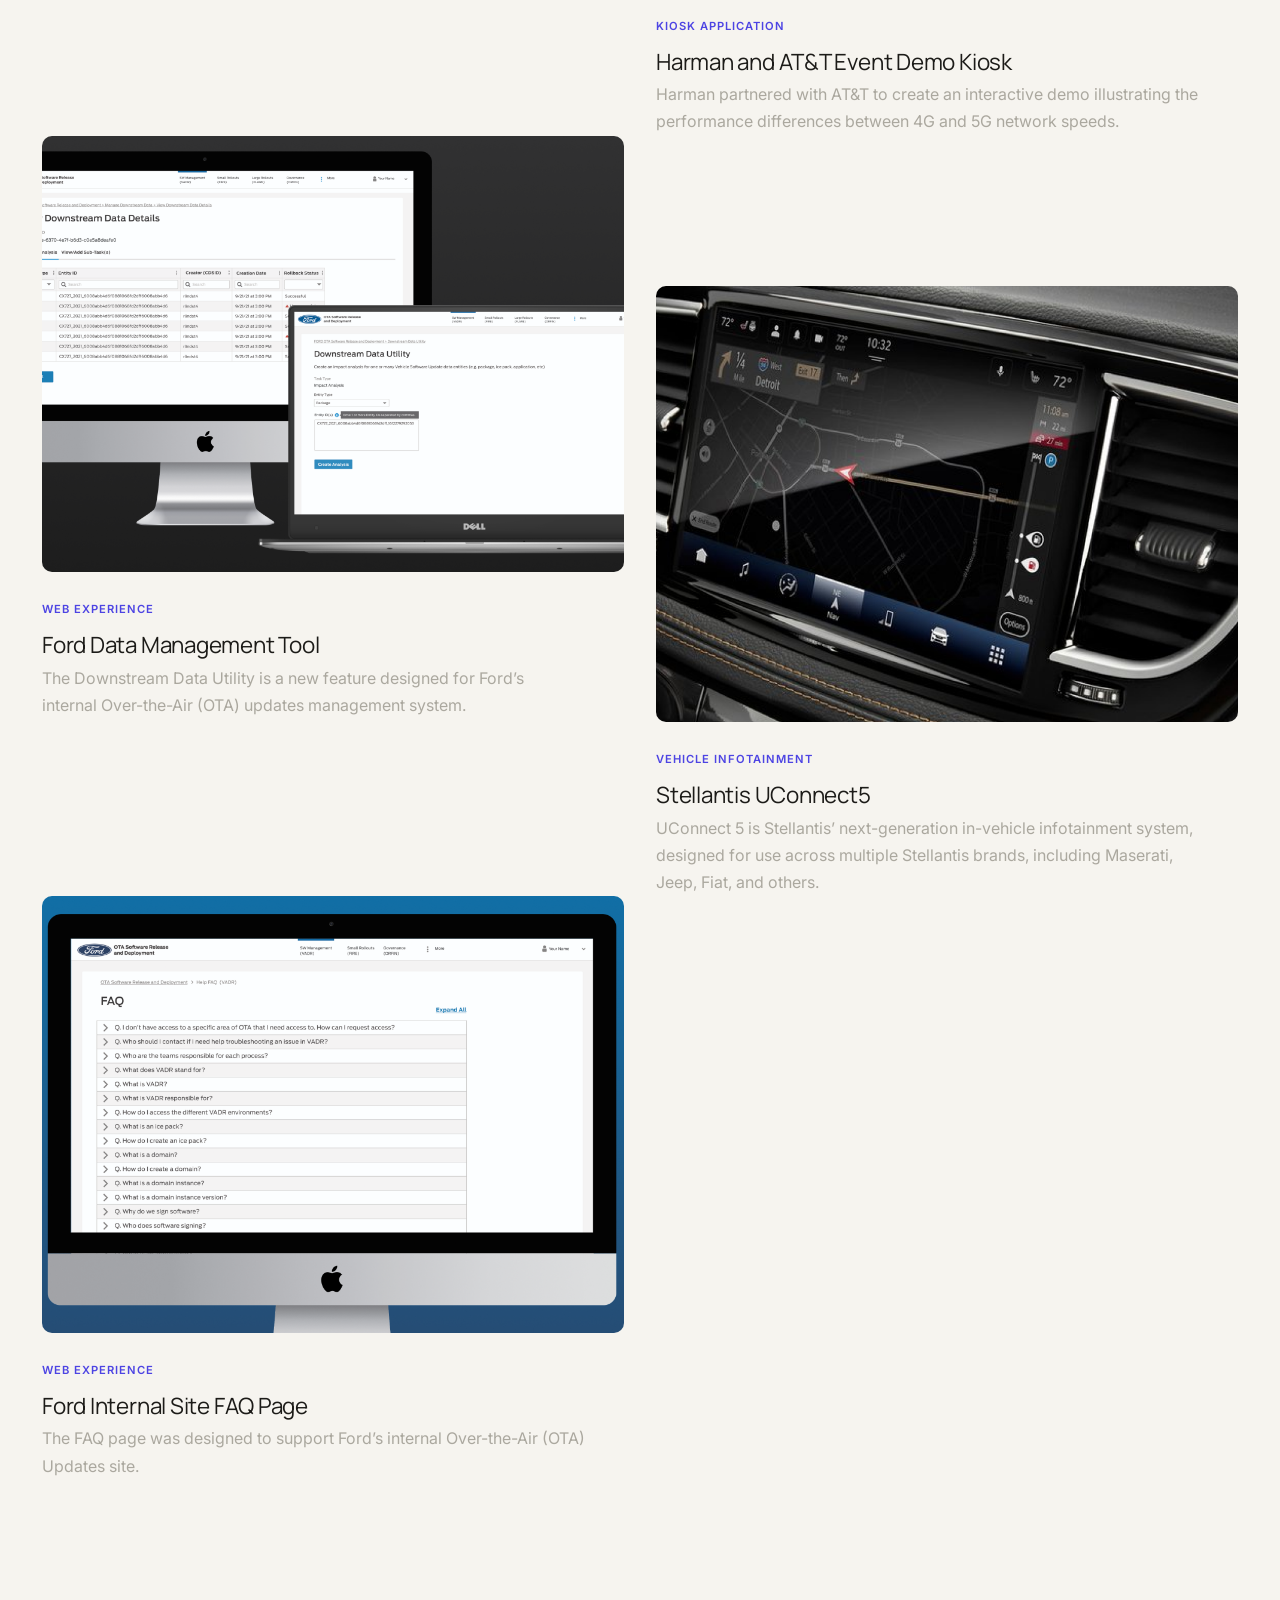
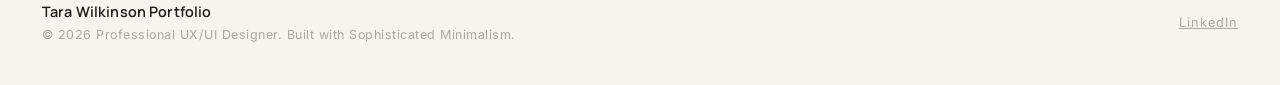
==== commit 13394cfe: "created staggered look for project cards" ====
--- a/index.html
+++ b/index.html
@@ -53,7 +53,7 @@
         </a>
 
         <!-- Card 2: Kiosk -->
-        <a href="kiosk.html" class="project-card">
+        <a href="kiosk.html" class="project-card project-card-staggered">
           <div class="project-card__img-wrap">
             <img src="images/index/index-2.png" alt="Harman and AT&amp;T Event Demo Kiosk" />
           </div>
@@ -77,7 +77,7 @@
         </a>
 
         <!-- Card 4: UConnect 5 -->
-        <a href="uconnect5.html" class="project-card">
+        <a href="uconnect5.html" class="project-card project-card-staggered">
           <div class="project-card__img-wrap">
             <img src="images/index/index-4.png" alt="Stellantis UConnect5" />
           </div>
--- a/styles.css
+++ b/styles.css
@@ -345,13 +345,17 @@
   padding: 0 2rem;
   display: grid;
   grid-template-columns: repeat(2, 1fr);
-  gap: 1rem;
+  column-gap: 2rem;
+}
+
+.project-card-staggered {
+    margin-top: 150px;
 }
 
 .project-card {
   display: block;
   background: var(--color-bg);
-  border: 1px solid var(--color-border);
+  /* border: 1px solid var(--color-border); */
   overflow: hidden;
   transition: background var(--transition);
   cursor: pointer;
@@ -360,7 +364,8 @@
 }
 
 .project-card:hover {
-  background: var(--color-surface);
+  /* background: var(--color-surface);
+  border-radius: 10px; */
 }
 
 .project-card:hover .project-card__img-wrap img,
@@ -372,6 +377,7 @@
   overflow: hidden;
   width: 100%;
   aspect-ratio: 4/3;
+  border-radius: 10px;
 }
 
 .project-card__img-wrap img,
@@ -384,7 +390,7 @@
 }
 
 .project-card__body {
-  padding: 1.75rem 2rem 2rem;
+  padding: 1.75rem 2rem 0rem 0;
 }
 
 .project-card__category {
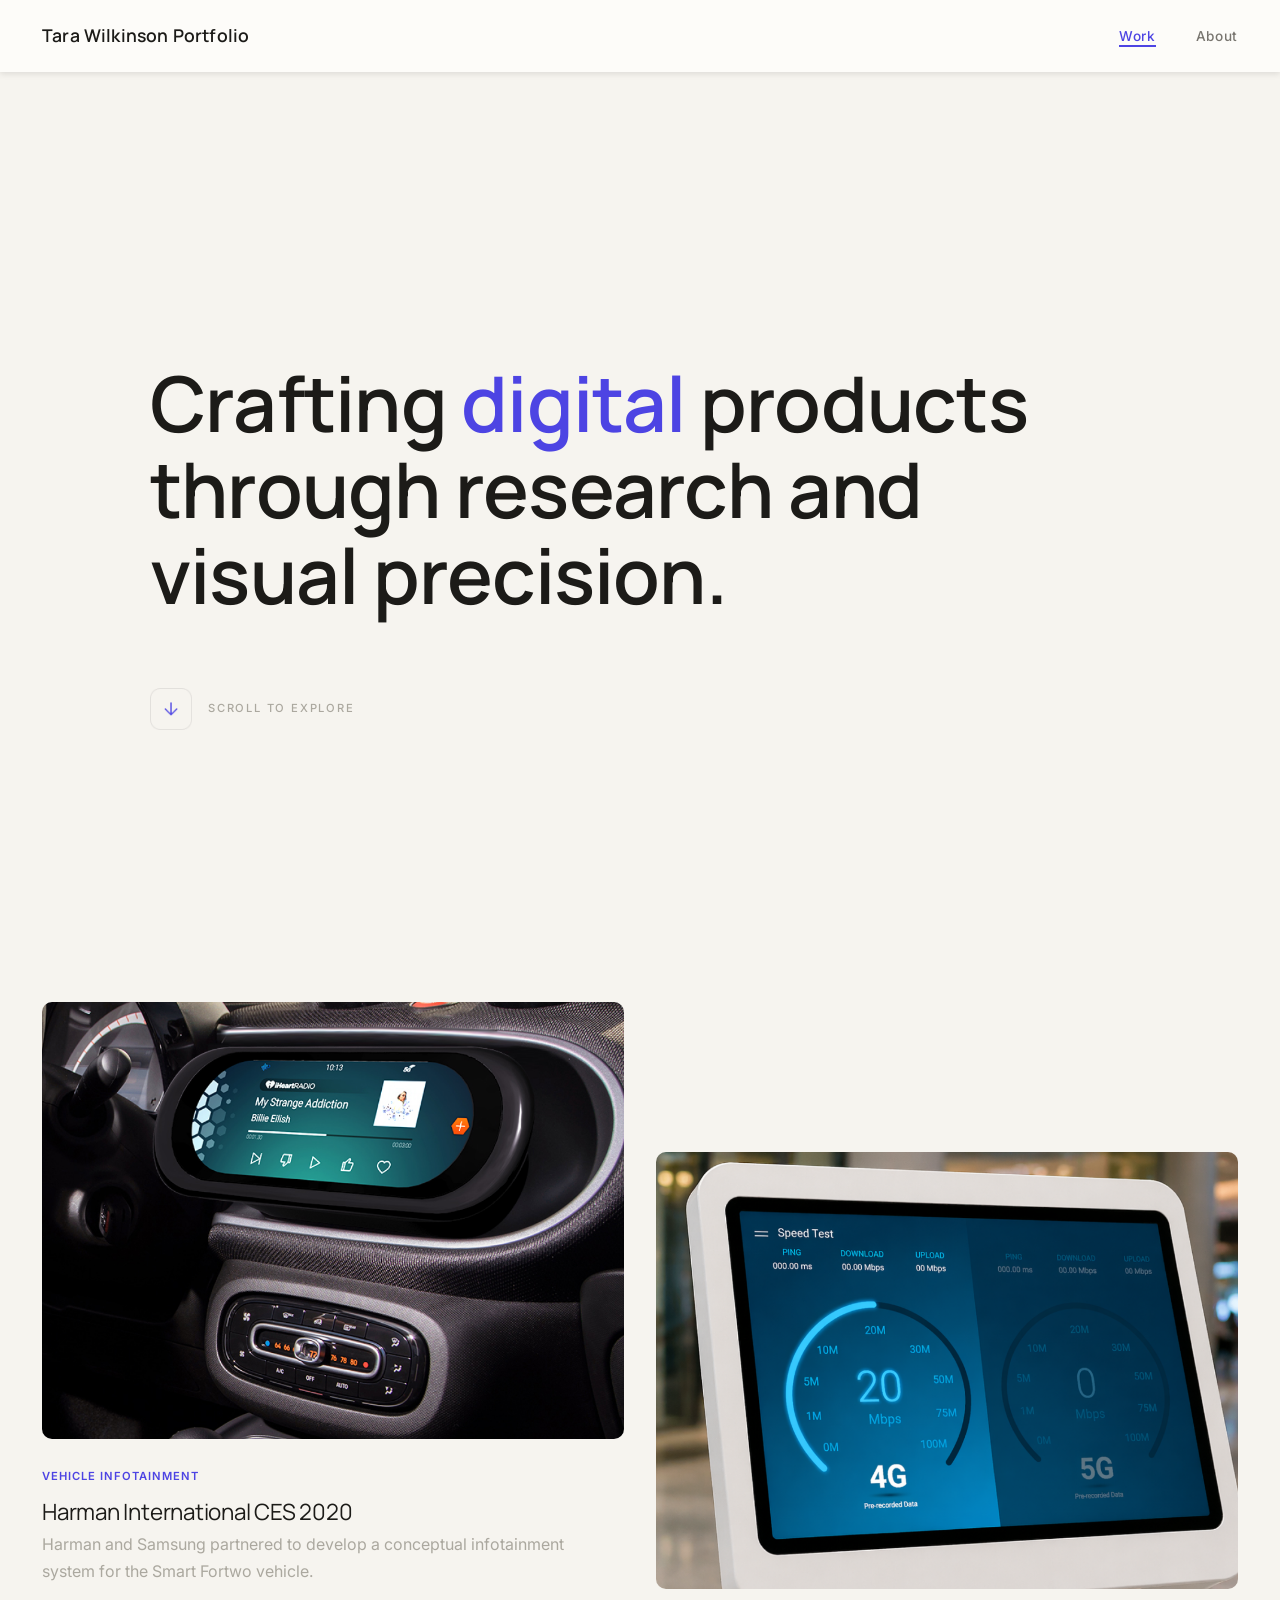
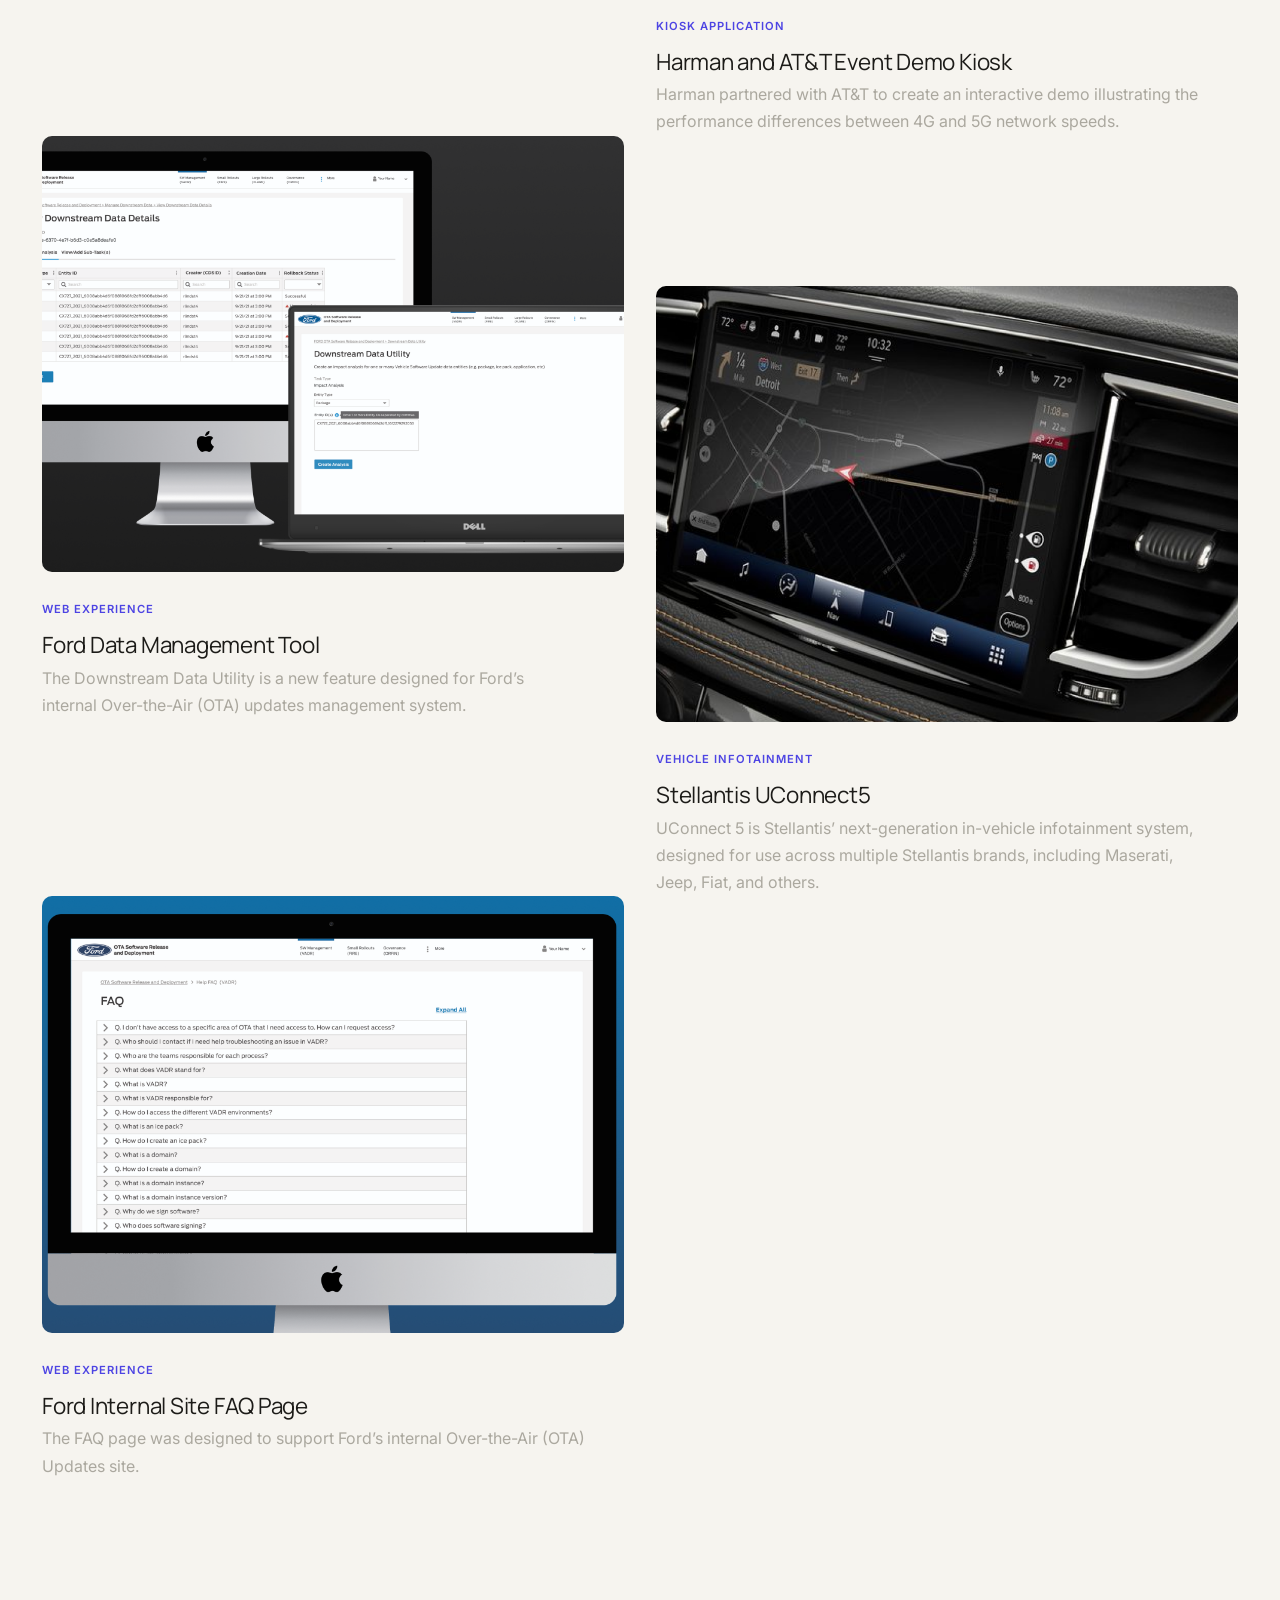
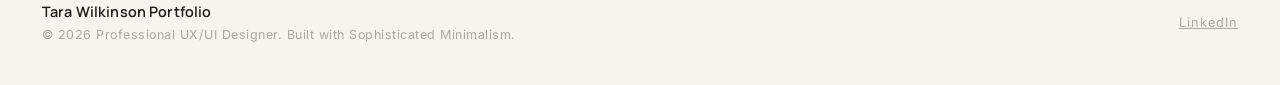
==== commit 2d249d3b: "added arrow for scroll prompt" ====
--- a/index.html
+++ b/index.html
@@ -32,6 +32,7 @@
       </h1>
       <div class="hero__scroll">
         <!-- <span class="hero__scroll-line"></span> -->
+         <img class="hero__scroll-line" src="images/index/down-arrow.png"/>
         Scroll to explore
       </div>
     </section>
--- a/styles.css
+++ b/styles.css
@@ -317,7 +317,7 @@
   display: flex;
   align-items: center;
   gap: 1rem;
-  font-size: 0.68rem;
+  font-size: 0.70rem;
   font-weight: 500;
   letter-spacing: 0.16em;
   text-transform: uppercase;
@@ -325,9 +325,7 @@
 }
 
 .hero__scroll-line {
-  width: 40px;
-  height: 1px;
-  background: var(--color-text-muted);
+  height: 42px;
 }
 
 /* ============================================
